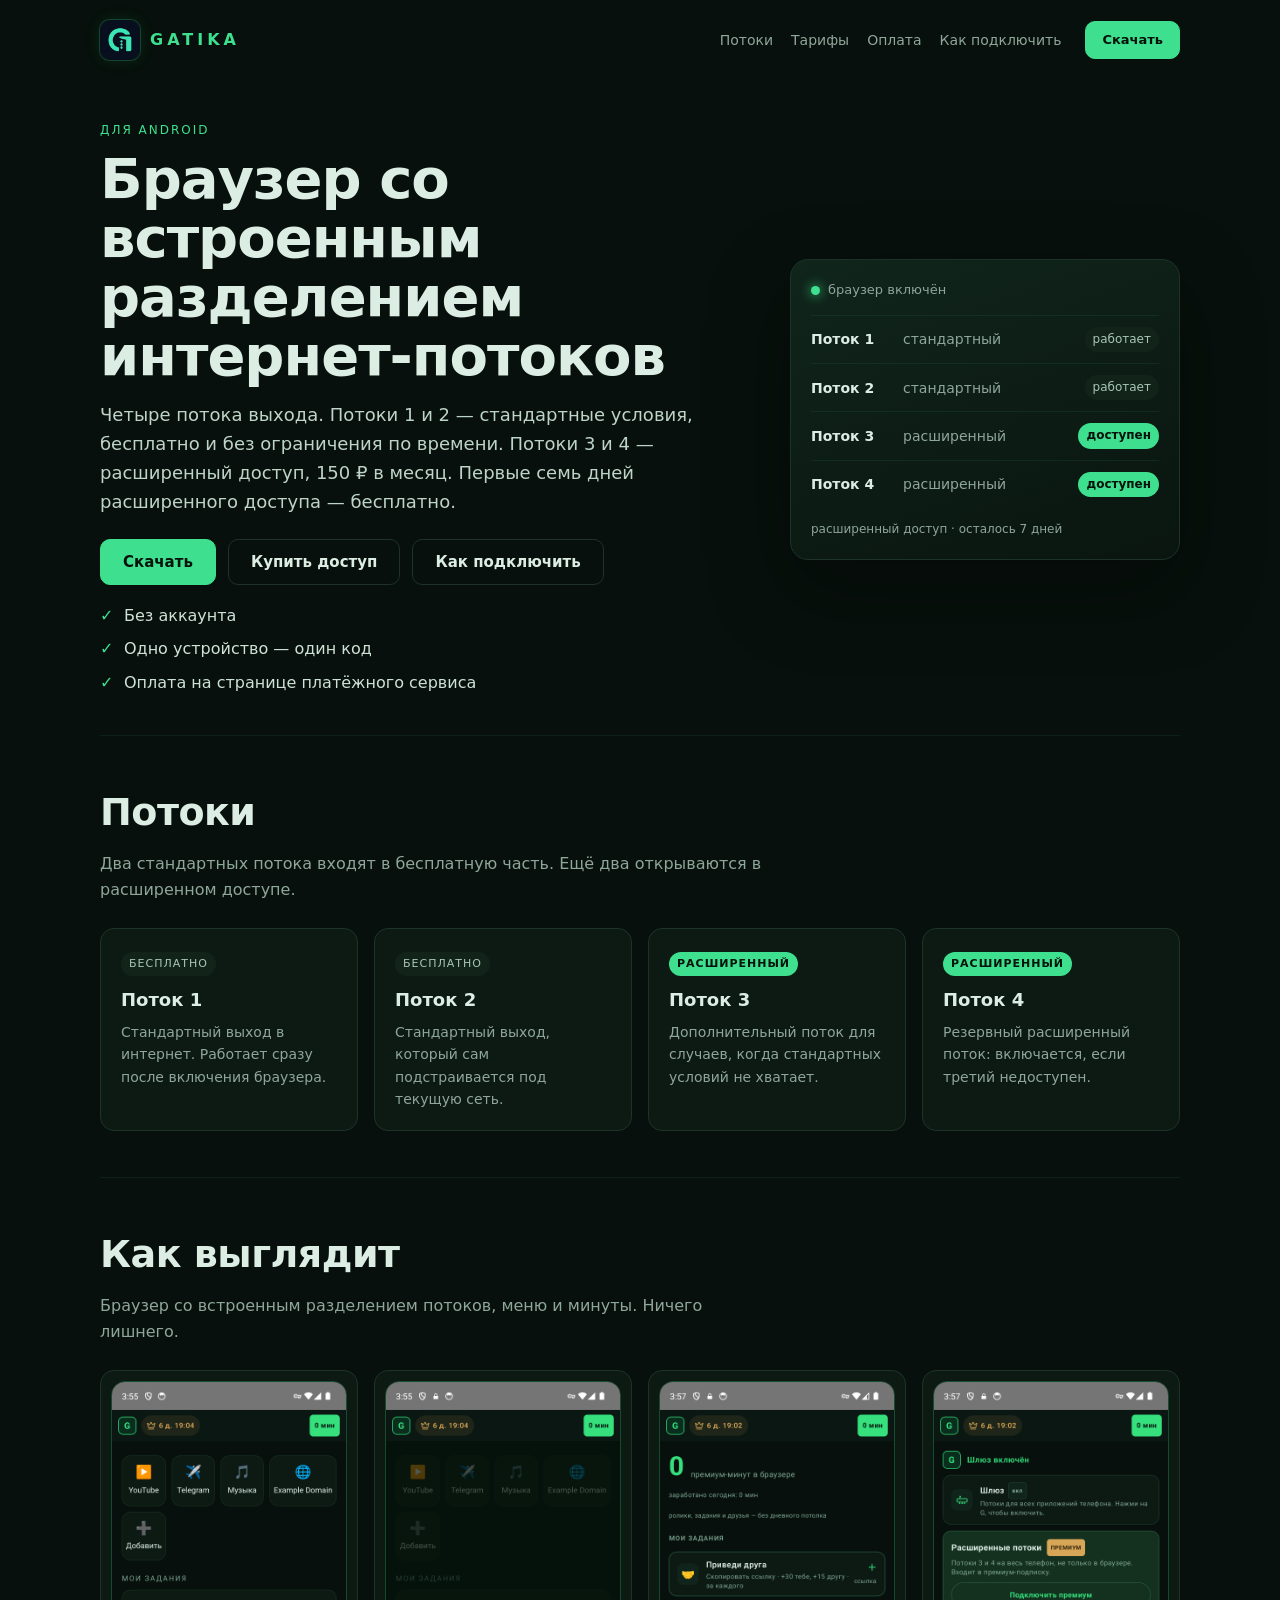
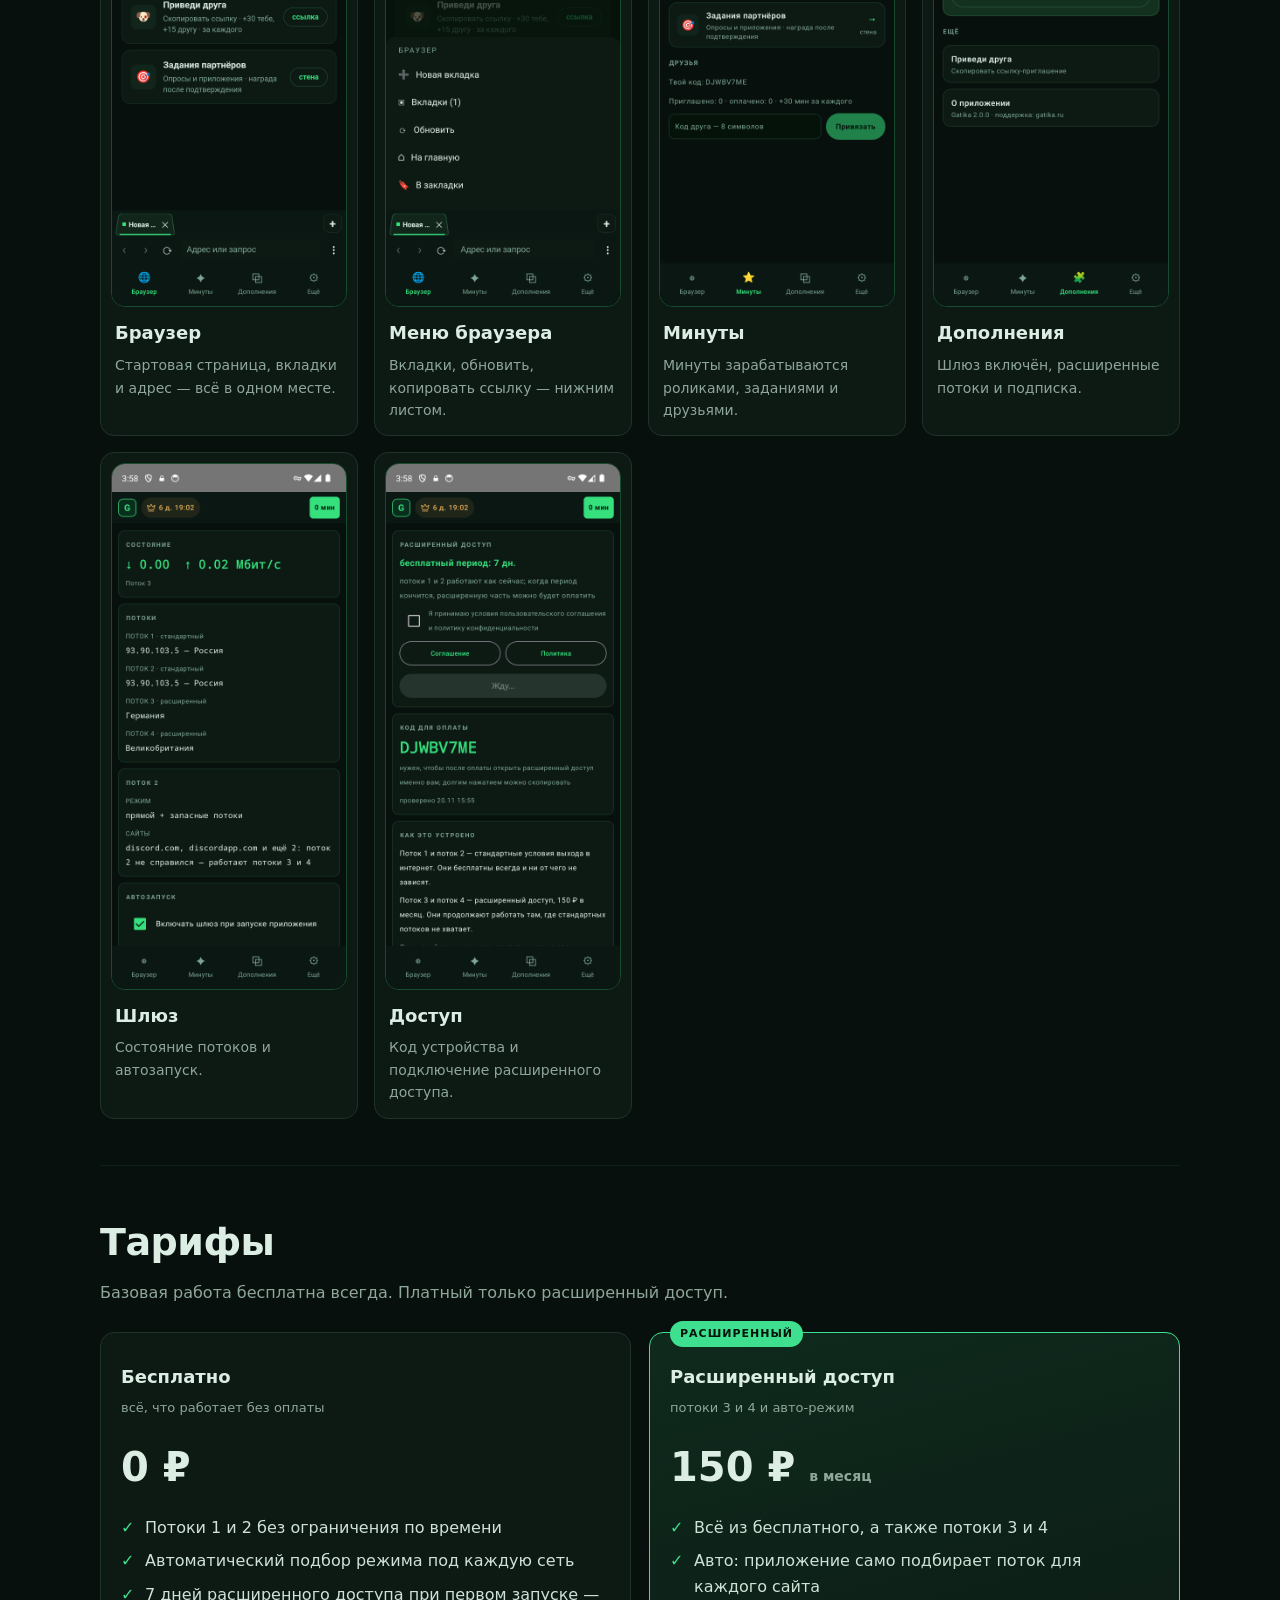
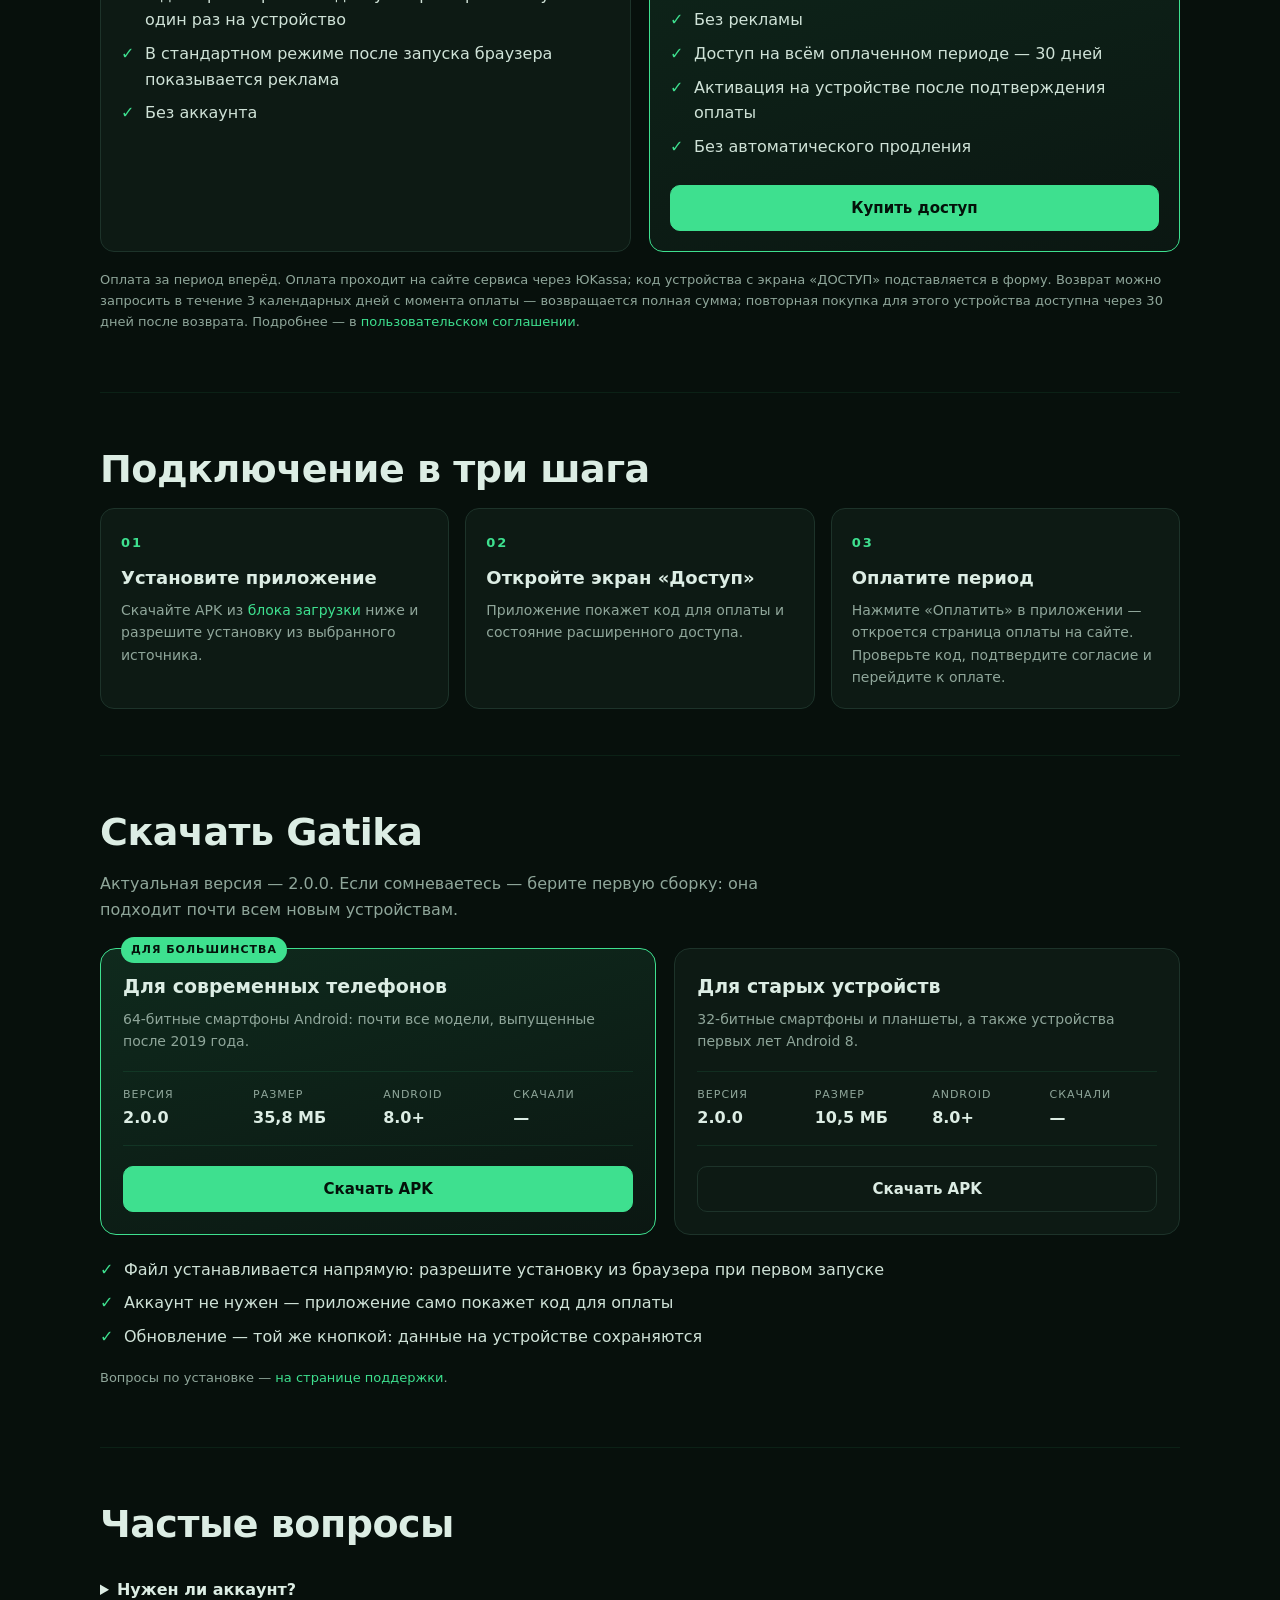
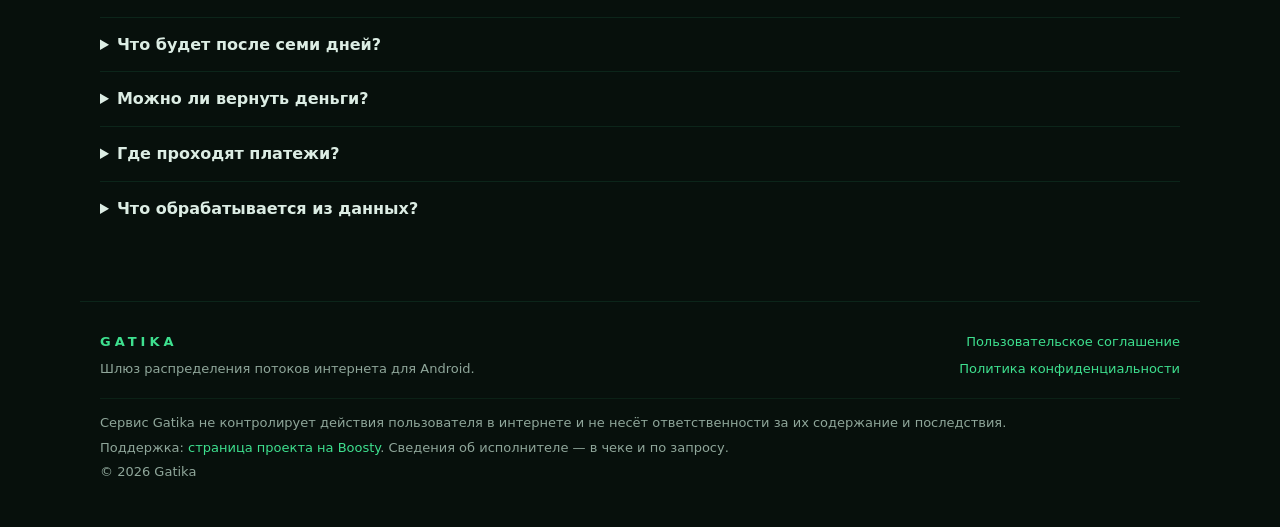
==== index.html @ 9fa84e43 "v2.0.0: версия и ссылки на релиз в блоке загрузки" ====
<!doctype html>
<html lang="ru">
<head>
<meta charset="utf-8">
<meta name="viewport" content="width=device-width, initial-scale=1">
<title>Gatika — браузер со встроенным разделением интернет-потоков</title>
<meta name="description" content="Gatika — браузер для Android со встроенным разделением интернет-потоков. Потоки 1 и 2 бесплатны всегда, потоки 3 и 4 — расширенный доступ 150 ₽ в месяц.">
<link rel="icon" type="image/png" href="assets/icon.png">
<link rel="apple-touch-icon" href="assets/icon.png">
<link rel="stylesheet" href="style.css">
</head>
<body>
<header class="top">
  <a class="brand" href="#top" aria-label="Gatika">
    <img class="brand-icon" src="assets/icon.png" alt="">
    <span>GATIKA</span>
  </a>
  <nav>
    <a href="#flows">Потоки</a>
    <a href="#plans">Тарифы</a>
    <a href="/pay.html">Оплата</a>
    <a href="#start">Как подключить</a>
  </nav>
  <a class="btn small" href="#download">Скачать</a>
</header>

<main id="top">
  <section class="hero">
    <div class="hero-text">
      <span class="eyebrow">для Android</span>
      <h1>Браузер со встроенным разделением интернет-потоков</h1>
      <p class="lead">Четыре потока выхода. Потоки 1 и 2 — стандартные условия, бесплатно и без ограничения по времени. Потоки 3 и 4 — расширенный доступ, 150 ₽ в месяц. Первые семь дней расширенного доступа — бесплатно.</p>
      <div class="actions">
        <a class="btn" href="#download">Скачать</a>
        <a class="btn ghost" href="/pay.html">Купить доступ</a>
        <a class="btn ghost" href="#start">Как подключить</a>
      </div>
      <ul class="checks">
        <li>Без аккаунта</li>
        <li>Одно устройство — один код</li>
        <li>Оплата на странице платёжного сервиса</li>
      </ul>
    </div>
    <div class="hero-card" aria-hidden="true">
      <div class="card-head">
        <span class="dot"></span>
        <span>браузер включён</span>
      </div>
      <div class="flow-row"><b>Поток 1</b><span>стандартный</span><i class="ok">работает</i></div>
      <div class="flow-row"><b>Поток 2</b><span>стандартный</span><i class="ok">работает</i></div>
      <div class="flow-row"><b>Поток 3</b><span>расширенный</span><i class="on">доступен</i></div>
      <div class="flow-row"><b>Поток 4</b><span>расширенный</span><i class="on">доступен</i></div>
      <div class="card-foot">расширенный доступ · осталось 7 дней</div>
    </div>
  </section>


  <!-- Приглашение друга (?ref=<код>). Код кладём в буфер обмена по нажатию:
       приложение при первом запуске читает его само и начисляет минуты обоим
       (docs/MONETIZATION.md §14). -->
  <section id="ref-invite" class="section" hidden>
    <div class="ref-card">
      <span class="badge">приглашение</span>
      <h2>Тебя пригласил друг</h2>
      <p class="sub">Установи Gatika по этой ссылке: тебе начислят <b>+15 минут</b> браузера,
        а другу <b>+30</b> — как только приложение выйдет на связь.</p>
      <p class="ref-code">Код приглашения: <code id="ref-code">—</code></p>
      <a class="btn block" id="ref-download" href="#download">Скопировать код и скачать</a>
      <p class="ref-note" id="ref-hint" hidden>Код скопирован. После установки просто открой
        Gatika — минуты начислятся сами, вводить ничего не нужно.</p>
      <p class="ref-note"><a id="ref-open" href="#" hidden>Приложение уже стоит? Открыть Gatika</a></p>
    </div>
  </section>

  <section id="flows" class="section">
    <h2>Потоки</h2>
    <p class="sub">Два стандартных потока входят в бесплатную часть. Ещё два открываются в расширенном доступе.</p>
    <div class="grid four">
      <article class="tile">
        <span class="tag free">бесплатно</span>
        <h3>Поток 1</h3>
        <p>Стандартный выход в интернет. Работает сразу после включения браузера.</p>
      </article>
      <article class="tile">
        <span class="tag free">бесплатно</span>
        <h3>Поток 2</h3>
        <p>Стандартный выход, который сам подстраивается под текущую сеть.</p>
      </article>
      <article class="tile">
        <span class="tag paid">расширенный</span>
        <h3>Поток 3</h3>
        <p>Дополнительный поток для случаев, когда стандартных условий не хватает.</p>
      </article>
      <article class="tile">
        <span class="tag paid">расширенный</span>
        <h3>Поток 4</h3>
        <p>Резервный расширенный поток: включается, если третий недоступен.</p>
      </article>
    </div>
  </section>

  <section id="looks" class="section">
    <h2>Как выглядит</h2>
    <p class="sub">Браузер со встроенным разделением потоков, меню и минуты. Ничего лишнего.</p>
    <div class="grid four">
      <article class="tile shot"><img src="assets/shots/browser.png" alt="Браузер Gatika — стартовая страница, вкладки и адрес" loading="lazy"><h3>Браузер</h3><p>Стартовая страница, вкладки и адрес — всё в одном месте.</p></article>
      <article class="tile shot"><img src="assets/shots/menu.png" alt="Меню браузера Gatika" loading="lazy"><h3>Меню браузера</h3><p>Вкладки, обновить, копировать ссылку — нижним листом.</p></article>
      <article class="tile shot"><img src="assets/shots/minutes.png" alt="Минуты Gatika" loading="lazy"><h3>Минуты</h3><p>Минуты зарабатываются роликами, заданиями и друзьями.</p></article>
      <article class="tile shot"><img src="assets/shots/addons.png" alt="Дополнения Gatika — потоки и расширенный доступ" loading="lazy"><h3>Дополнения</h3><p>Шлюз включён, расширенные потоки и подписка.</p></article>
      <article class="tile shot"><img src="assets/shots/gateway.png" alt="Шлюз Gatika — состояние потоков" loading="lazy"><h3>Шлюз</h3><p>Состояние потоков и автозапуск.</p></article>
      <article class="tile shot"><img src="assets/shots/access.png" alt="Доступ Gatika — код устройства для оплаты" loading="lazy"><h3>Доступ</h3><p>Код устройства и подключение расширенного доступа.</p></article>
    </div>
  </section>

  <section id="plans" class="section">
    <h2>Тарифы</h2>
    <p class="sub">Базовая работа бесплатна всегда. Платный только расширенный доступ.</p>
    <div class="plans">
      <article class="plan">
        <div class="plan-head">
          <h3>Бесплатно</h3>
          <p>всё, что работает без оплаты</p>
        </div>
        <div class="price">0 ₽</div>
        <ul class="checks">
          <li>Потоки 1 и 2 без ограничения по времени</li>
          <li>Автоматический подбор режима под каждую сеть</li>
          <li>7 дней расширенного доступа при первом запуске — один раз на устройство</li>
          <li>В стандартном режиме после запуска браузера показывается реклама</li>
          <li>Без аккаунта</li>
        </ul>
      </article>
      <article class="plan featured">
        <span class="badge">расширенный</span>
        <div class="plan-head">
          <h3>Расширенный доступ</h3>
          <p>потоки 3 и 4 и авто-режим</p>
        </div>
        <div class="price">150 ₽ <small>в месяц</small></div>
        <ul class="checks">
          <li>Всё из бесплатного, а также потоки 3 и 4</li>
          <li>Авто: приложение само подбирает поток для каждого сайта</li>
          <li>Без рекламы</li>
          <li>Доступ на всём оплаченном периоде — 30 дней</li>
          <li>Активация на устройстве после подтверждения оплаты</li>
          <li>Без автоматического продления</li>
        </ul>
        <a class="btn block" href="/pay.html">Купить доступ</a>
      </article>
    </div>
    <p class="fine">Оплата за период вперёд. Оплата проходит на сайте сервиса через ЮKassa; код устройства с экрана «ДОСТУП» подставляется в форму. Возврат можно запросить в течение 3 календарных дней с момента оплаты — возвращается полная сумма; повторная покупка для этого устройства доступна через 30 дней после возврата. Подробнее — в <a href="legal/terms.html">пользовательском соглашении</a>.</p>
  </section>

  <section id="start" class="section">
    <h2>Подключение в три шага</h2>
    <div class="grid three">
      <article class="step"><span>01</span><h3>Установите приложение</h3><p>Скачайте APK из <a href="#download">блока загрузки</a> ниже и разрешите установку из выбранного источника.</p></article>
      <article class="step"><span>02</span><h3>Откройте экран «Доступ»</h3><p>Приложение покажет код для оплаты и состояние расширенного доступа.</p></article>
      <article class="step"><span>03</span><h3>Оплатите период</h3><p>Нажмите «Оплатить» в приложении — откроется страница оплаты на сайте. Проверьте код, подтвердите согласие и перейдите к оплате.</p></article>
    </div>
  </section>

  <section id="download" class="section">
    <h2>Скачать Gatika</h2>
    <p class="sub">Актуальная версия — 2.0.0. Если сомневаетесь — берите первую сборку: она подходит почти всем новым устройствам.</p>
    <div class="dl-grid">
      <article class="dl-card featured">
        <span class="badge">для большинства</span>
        <h3>Для современных телефонов</h3>
        <p class="dl-desc">64-битные смартфоны Android: почти все модели, выпущенные после 2019 года.</p>
        <div class="dl-meta">
          <div><span>Версия</span><b>2.0.0</b></div>
          <div><span>Размер</span><b>35,8 МБ</b></div>
          <div><span>Android</span><b>8.0+</b></div>
          <div><span>Скачали</span><b data-count="arm64">—</b></div>
        </div>
        <a class="btn block" data-arch="arm64" href="https://github.com/LeksLuter/Gatika/releases/download/v2.0.0/gatika-2.0.0-arm64.apk">Скачать APK</a>
      </article>
      <article class="dl-card">
        <h3>Для старых устройств</h3>
        <p class="dl-desc">32-битные смартфоны и планшеты, а также устройства первых лет Android&nbsp;8.</p>
        <div class="dl-meta">
          <div><span>Версия</span><b>2.0.0</b></div>
          <div><span>Размер</span><b>10,5 МБ</b></div>
          <div><span>Android</span><b>8.0+</b></div>
          <div><span>Скачали</span><b data-count="armv7">—</b></div>
        </div>
        <a class="btn ghost block" data-arch="armv7" href="https://github.com/LeksLuter/Gatika/releases/download/v2.0.0/gatika-2.0.0-armv7.apk">Скачать APK</a>
      </article>
    </div>
    <ul class="checks dl-facts">
      <li>Файл устанавливается напрямую: разрешите установку из браузера при первом запуске</li>
      <li>Аккаунт не нужен — приложение само покажет код для оплаты</li>
      <li>Обновление — той же кнопкой: данные на устройстве сохраняются</li>
    </ul>
    <p class="fine">Вопросы по установке — <a href="https://boosty.to/knopka_web3">на странице поддержки</a>.</p>
  </section>

  <section class="section faq">
    <h2>Частые вопросы</h2>
    <details><summary>Нужен ли аккаунт?</summary><p>Нет. Доступ привязан к устройству и его коду, который показывает приложение.</p></details>
    <details><summary>Что будет после семи дней?</summary><p>Потоки 3 и 4 и авто-режим отключатся, потоки 1 и 2 продолжат работать бесплатно. Продлить расширенный доступ можно кнопкой оплаты на экране «Доступ».</p></details>
    <details><summary>Можно ли вернуть деньги?</summary><p>Да, запрос принимается в течение 3 календарных дней с момента оплаты и возвращается полная сумма. Повторная покупка для этого устройства будет доступна через 30 дней после возврата.</p></details>
    <details><summary>Где проходят платежи?</summary><p>На сайте сервиса, на стороне платёжного сервиса ЮKassa. Приложение и сайт не получают и не хранят данные банковских карт.</p></details>
    <details><summary>Что обрабатывается из данных?</summary><p>Код устройства (необратимый хеш), версия приложения и сведения о платеже. История посещённых сайтов не сохраняется. Подробнее — в <a href="legal/privacy.html">политике конфиденциальности</a>.</p></details>
  </section>
</main>

<footer>
  <div class="foot-brand">
    <span>GATIKA</span>
    <p>Шлюз распределения потоков интернета для Android.</p>
  </div>
  <div class="foot-links">
    <a href="legal/terms.html">Пользовательское соглашение</a>
    <a href="legal/privacy.html">Политика конфиденциальности</a>
  </div>
  <div class="foot-legal">
    <p>Сервис Gatika не контролирует действия пользователя в интернете и не несёт ответственности за их содержание и последствия.</p>
    <p>Поддержка: <a href="https://boosty.to/knopka_web3">страница проекта на Boosty</a>. Сведения об исполнителе — в чеке и по запросу.</p>
    <p>© 2026 Gatika</p>
  </div>
</footer>
<script>
(function () {
  // Основной хост гейта и резерв на Cloudflare. Из домашней сети основной
  // может не открыться (nat loopback), поэтому счёт показываем с того, кто
  // ответил первым, а клик отмечаем на обоих.
  var HOSTS = ['https://api.gatika.ru:8443', 'https://gatika-access.goldklonleks.workers.dev'];
  var counts = { arm64: 0, armv7: 0 };

  function setCount(arch, n) {
    var el = document.querySelector('[data-count="' + arch + '"]');
    if (el) el.textContent = n.toLocaleString('ru-RU') + ' раз';
  }

  function load(i) {
    if (i >= HOSTS.length) return;
    fetch(HOSTS[i] + '/v1/downloads', { cache: 'no-store' })
      .then(function (r) { return r.ok ? r.json() : null; })
      .then(function (d) {
        if (!d || typeof d.arm64 !== 'number' || typeof d.armv7 !== 'number') throw new Error('empty');
        counts.arm64 = d.arm64;
        counts.armv7 = d.armv7;
        setCount('arm64', d.arm64);
        setCount('armv7', d.armv7);
      })
      .catch(function () { load(i + 1); });
  }

  load(0);

  Array.prototype.forEach.call(document.querySelectorAll('#download [data-arch]'), function (a) {
    a.addEventListener('click', function () {
      var arch = a.getAttribute('data-arch');
      var body = JSON.stringify({ arch: arch });
      HOSTS.forEach(function (host) {
        if (navigator.sendBeacon) navigator.sendBeacon(host + '/v1/downloads', body);
        else fetch(host + '/v1/downloads', { method: 'POST', body: body, keepalive: true, mode: 'no-cors' }).catch(function () {});
      });
      if (counts[arch]) setCount(arch, ++counts[arch]);
    });
  });
})();

  // Приглашение: `?ref=<код>` на лендинге. Код запоминаем, чтобы он не потерялся
  // при переходах по странице, и кладём в буфер по кнопке — приложение прочитает
  // его при первом запуске (§14).
  (function () {
    var REF_KEY = 'gatika_ref';
    // Код друга в ссылке — короткий (`897238GJ`, как на экране «ДОСТУП»);
    // старые ссылки с полным uid (64 hex) тоже продолжаем понимать.
    var CODE = /^([0-9a-f]{64}|[0-9A-Za-z]{8})$/;
    var SESSION_KEY = 'gatika_ref_session';
    var m = /[?&]ref=([0-9a-fA-F]{64}|[0-9A-Za-z]{8})/.exec(location.search);
    var code = m ? m[1].toLowerCase() : null;
    if (code) {
      // Код запоминаем надолго (пригодится кнопке на других страницах), а
      // показ блока — только на эту сессию: иначе «Тебя пригласил друг» висело
      // бы у человека при каждом обычном заходе на сайт.
      try { localStorage.setItem(REF_KEY, code); sessionStorage.setItem(SESSION_KEY, code); } catch (e) {}
    } else {
      try { code = sessionStorage.getItem(SESSION_KEY) || localStorage.getItem(REF_KEY); } catch (e) {}
    }
    if (!code || !CODE.test(code)) return;
    try { if (!sessionStorage.getItem(SESSION_KEY)) return; } catch (e) {}

    var box = document.getElementById('ref-invite');
    if (!box) return;
    box.hidden = false;
    // Короткий код показываем целиком: его диктуют голосом. Длинный — сокращаем.
    document.getElementById('ref-code').textContent =
      code.length === 8 ? code.toUpperCase() : code.slice(0, 8) + '…' + code.slice(-4);

    var open = document.getElementById('ref-open');
    open.href = 'gatika://ref/' + code;
    open.hidden = false;

    document.getElementById('ref-download').addEventListener('click', function () {
      var link = 'https://gatika.ru/?ref=' + code;
      var hint = document.getElementById('ref-hint');
      var done = function () { if (hint) hint.hidden = false; };
      if (navigator.clipboard && navigator.clipboard.writeText) {
        navigator.clipboard.writeText(link).then(done, done);
      } else {
        var area = document.createElement('textarea');
        area.value = link;
        document.body.appendChild(area);
        area.select();
        try { document.execCommand('copy'); } catch (e) {}
        document.body.removeChild(area);
        done();
      }
    });
  })();
</script>
</body>
</html>
---- style.css ----
:root {
  color-scheme: dark;
  --bg: #07100c;
  --bg-2: #0b1712;
  --panel: #0d1a14;
  --line: #1d332a;
  --text: #dcede4;
  --dim: #8fa69a;
  --accent: #3ee08f;
  --accent-2: #1d7a4e;
  --radius: 18px;
}

* { box-sizing: border-box; }

html { scroll-behavior: smooth; }

body {
  margin: 0;
  background: radial-gradient(1000px 600px at 80% -10%, #0f2a1d 0%, var(--bg) 55%);
  color: var(--text);
  font: 16px/1.6 -apple-system, BlinkMacSystemFont, "Segoe UI", Roboto, system-ui, sans-serif;
}

a { color: var(--accent); text-decoration: none; }
a:hover { text-decoration: underline; }

.top {
  display: flex;
  align-items: center;
  gap: 24px;
  max-width: 1120px;
  margin: 0 auto;
  padding: 20px 20px 8px;
}

.brand {
  display: inline-flex;
  align-items: center;
  gap: 10px;
  color: var(--accent);
  font-weight: 800;
  letter-spacing: 4px;
}

.brand-icon {
  width: 40px;
  height: 40px;
  border-radius: 10px;
  display: block;
  box-shadow: 0 0 0 1px rgba(62, 224, 143, 0.22), 0 0 16px rgba(62, 224, 143, 0.12);
}

.top nav {
  display: flex;
  gap: 18px;
  margin-left: auto;
  font-size: 14px;
}

.top nav a { color: var(--dim); }
.top nav a:hover { color: var(--text); }

.btn {
  display: inline-flex;
  align-items: center;
  justify-content: center;
  min-height: 46px;
  padding: 0 22px;
  border-radius: 10px;
  background: var(--accent);
  color: #04120a;
  font-weight: 700;
  font-size: 15px;
  border: 1px solid var(--accent);
}

.btn:hover { text-decoration: none; filter: brightness(1.05); }
.btn.ghost { background: transparent; color: var(--text); border-color: var(--line); }
.btn.small { min-height: 38px; padding: 0 16px; font-size: 13px; }
.btn.block { width: 100%; margin-top: 18px; }

main { max-width: 1120px; margin: 0 auto; padding: 0 20px; }

.hero {
  display: grid;
  grid-template-columns: 1.25fr 0.75fr;
  gap: 40px;
  align-items: center;
  padding: 48px 0 32px;
}

.eyebrow {
  display: inline-block;
  color: var(--accent);
  font-size: 12px;
  letter-spacing: 2px;
  text-transform: uppercase;
  margin-bottom: 10px;
}

h1 {
  margin: 0 0 16px;
  font-size: clamp(34px, 5vw, 56px);
  line-height: 1.05;
  letter-spacing: -1px;
}

.lead { color: #bfd4c8; font-size: 18px; max-width: 640px; margin: 0 0 22px; }

.actions { display: flex; flex-wrap: wrap; gap: 12px; margin-bottom: 18px; }

.checks { list-style: none; margin: 0; padding: 0; }
.checks li { position: relative; padding-left: 24px; margin-bottom: 8px; color: #cfe2d7; }
.checks li::before { content: "✓"; position: absolute; left: 0; color: var(--accent); font-weight: 700; }

.hero-card {
  background: linear-gradient(160deg, #10251b, #0a1510);
  border: 1px solid var(--line);
  border-radius: 18px;
  padding: 20px;
  box-shadow: 0 30px 80px rgba(0, 0, 0, 0.35);
}

.card-head { display: flex; align-items: center; gap: 8px; color: var(--dim); font-size: 13px; margin-bottom: 14px; }
.dot { width: 9px; height: 9px; border-radius: 50%; background: var(--accent); box-shadow: 0 0 12px var(--accent); }

.flow-row {
  display: grid;
  grid-template-columns: 82px 1fr auto;
  align-items: center;
  gap: 10px;
  padding: 11px 0;
  border-top: 1px solid rgba(62, 224, 143, 0.08);
  font-size: 14px;
}
.flow-row span { color: var(--dim); }
.flow-row i { font-style: normal; font-size: 12px; padding: 3px 8px; border-radius: 999px; }
.flow-row i.ok { color: #a9c6b6; background: #12241a; }
.flow-row i.on { color: #04120a; background: var(--accent); font-weight: 700; }
.card-foot { margin-top: 12px; color: var(--dim); font-size: 12px; }

.section { padding: 46px 0; border-top: 1px solid rgba(62, 224, 143, 0.08); }
.section h2 { margin: 0 0 8px; font-size: clamp(26px, 3.4vw, 38px); letter-spacing: -0.5px; }
.sub { color: var(--dim); margin: 0 0 26px; max-width: 680px; }

.grid { display: grid; gap: 16px; }
.grid.four { grid-template-columns: repeat(4, 1fr); }
.grid.three { grid-template-columns: repeat(3, 1fr); }

.tile, .step, .plan {
  background: var(--panel);
  border: 1px solid var(--line);
  border-radius: 14px;
  padding: 20px;
}

.tile h3, .step h3, .plan h3 { margin: 10px 0 6px; font-size: 18px; }
.tile p, .step p, .plan p { margin: 0; color: var(--dim); font-size: 14px; }

.tag { display: inline-block; font-size: 11px; letter-spacing: 1px; text-transform: uppercase; padding: 3px 8px; border-radius: 999px; }
.tag.free { color: #a9c6b6; background: #12241a; }
.tag.paid { color: #04120a; background: var(--accent); font-weight: 700; }

.step span { color: var(--accent); font-weight: 800; font-size: 13px; letter-spacing: 2px; }

.plans { display: grid; grid-template-columns: 1fr 1fr; gap: 18px; align-items: stretch; }
.plan { display: flex; flex-direction: column; }
.plan.featured { border-color: var(--accent); background: linear-gradient(165deg, #0f2a1d, #0b1712); position: relative; }
.badge { position: absolute; top: -12px; left: 20px; background: var(--accent); color: #04120a; font-size: 11px; font-weight: 800; letter-spacing: 1px; text-transform: uppercase; padding: 4px 10px; border-radius: 999px; }
.plan-head p { color: var(--dim); font-size: 13px; margin: 0; }
.price { font-size: 40px; font-weight: 800; margin: 16px 0 6px; }
.price small { font-size: 14px; font-weight: 600; color: var(--dim); }
.plan .checks { margin-top: 10px; }

.fine { color: var(--dim); font-size: 13px; margin-top: 18px; }

.checkout {
  display: grid;
  grid-template-columns: 1.1fr 0.9fr;
  gap: 18px;
  align-items: start;
  margin-top: 18px;
}

.field { display: flex; flex-direction: column; gap: 7px; margin: 4px 0 16px; }
.field label { color: var(--text); font-size: 13px; font-weight: 700; letter-spacing: 1px; text-transform: uppercase; }
.field input {
  width: 100%;
  min-height: 48px;
  padding: 0 14px;
  border-radius: 10px;
  border: 1px solid var(--line);
  background: #07130d;
  color: var(--text);
  font: 700 20px/1 ui-monospace, SFMono-Regular, Menlo, Consolas, monospace;
  letter-spacing: 4px;
  text-transform: uppercase;
}
.field input:focus { outline: 2px solid var(--accent); outline-offset: 1px; }
.hint { color: var(--dim); font-size: 12px; margin: 0; }
.consent { display: flex; gap: 10px; align-items: flex-start; color: var(--dim); font-size: 13px; margin: 6px 0 12px; }
.consent input { margin: 3px 0 0; accent-color: var(--accent); }
.error { color: #e0555f; font-size: 13px; min-height: 18px; margin: 6px 0; }

@media (max-width: 900px) {
  .checkout { grid-template-columns: 1fr; }
}

.dl-grid { display: grid; grid-template-columns: 1.1fr 1fr; gap: 18px; }

.dl-card {
  position: relative;
  display: flex;
  flex-direction: column;
  background: var(--panel);
  border: 1px solid var(--line);
  border-radius: 16px;
  padding: 22px;
}

.dl-card.featured { border-color: var(--accent); background: linear-gradient(165deg, #0f2a1d, #0b1712); }
.dl-card h3 { margin: 0 0 6px; font-size: 19px; }
.dl-desc { color: var(--dim); font-size: 14px; margin: 0 0 18px; }

.dl-meta {
  display: grid;
  grid-template-columns: repeat(4, 1fr);
  gap: 10px;
  padding: 14px 0;
  border-top: 1px solid rgba(62, 224, 143, 0.1);
  border-bottom: 1px solid rgba(62, 224, 143, 0.1);
  margin-bottom: 20px;
}
.dl-meta div { display: flex; flex-direction: column; gap: 2px; min-width: 0; }
.dl-meta span { color: var(--dim); font-size: 11px; letter-spacing: 1px; text-transform: uppercase; white-space: nowrap; }
.dl-meta b { font-size: 16px; white-space: nowrap; }

.dl-card .btn.block { margin-top: auto; }
.dl-facts { margin-top: 22px; }

.faq details { border-top: 1px solid rgba(62, 224, 143, 0.1); padding: 14px 0; }
.faq details:first-of-type { border-top: 0; }
.faq summary { cursor: pointer; font-weight: 600; }
.faq details p { color: var(--dim); margin: 10px 0 0; font-size: 14px; }

footer {
  max-width: 1120px;
  margin: 20px auto 0;
  padding: 30px 20px 40px;
  border-top: 1px solid rgba(62, 224, 143, 0.1);
  display: grid;
  grid-template-columns: 1fr auto;
  gap: 18px;
  color: var(--dim);
  font-size: 13px;
}
.foot-brand span { color: var(--accent); font-weight: 800; letter-spacing: 4px; }
.foot-brand p { margin: 6px 0 0; }
.foot-links { display: flex; flex-direction: column; gap: 6px; text-align: right; }
.foot-legal { grid-column: 1 / -1; border-top: 1px solid rgba(62, 224, 143, 0.08); padding-top: 14px; }
.foot-legal p { margin: 0 0 4px; }

@media (max-width: 900px) {
  .hero { grid-template-columns: 1fr; padding-top: 28px; }
  .grid.four { grid-template-columns: 1fr 1fr; }
  .grid.three { grid-template-columns: 1fr; }
  .plans { grid-template-columns: 1fr; }
  .dl-grid { grid-template-columns: 1fr; }
  .top { flex-wrap: wrap; }
  .top nav { order: 3; width: 100%; margin-left: 0; }
  footer { grid-template-columns: 1fr; }
  .foot-links { text-align: left; }
}

@media (max-width: 560px) {
  .grid.four { grid-template-columns: 1fr; }
  .flow-row { grid-template-columns: 74px 1fr auto; }
  .dl-meta { grid-template-columns: 1fr 1fr; row-gap: 12px; }
}

/* Блок приглашения (?ref=…): карточка на всю ширину, акцентная рамка —
   человек пришёл по чужой ссылке, это должно быть видно сразу. */
.ref-card {
  position: relative;
  padding: 30px 26px 26px;
  border: 1px solid rgba(62, 224, 143, 0.45);
  border-radius: var(--radius);
  background: linear-gradient(165deg, #0f2a1d, #0b1712);
}
.ref-card h2 { margin: 0 0 8px; font-size: clamp(24px, 3vw, 34px); letter-spacing: -0.4px; }
.ref-card .sub { margin: 0 0 14px; color: var(--dim); max-width: 640px; }
.ref-card .sub b { color: var(--accent); }
.ref-code { margin: 0; color: var(--dim); font-size: 14px; }
.ref-code code {
  color: var(--text);
  background: rgba(62, 224, 143, 0.1);
  border: 1px solid var(--line);
  border-radius: 8px;
  padding: 2px 8px;
  font-size: 13px;
}
.ref-note { margin: 10px 0 0; color: var(--dim); font-size: 13px; }
.ref-card .btn.block { max-width: 420px; }
/* Скриншоты приложения: вертикальные карточки одинаковой высоты. */
.tile.shot { padding: 10px; }
.tile.shot img {
  display: block;
  width: 100%;
  aspect-ratio: 1080 / 2408;
  object-fit: cover;
  object-position: top;
  border-radius: 14px;
  border: 1px solid rgba(53, 224, 125, 0.25);
}
.tile.shot h3 { margin: 12px 4px 6px; }
.tile.shot p { margin: 0 4px 4px; }
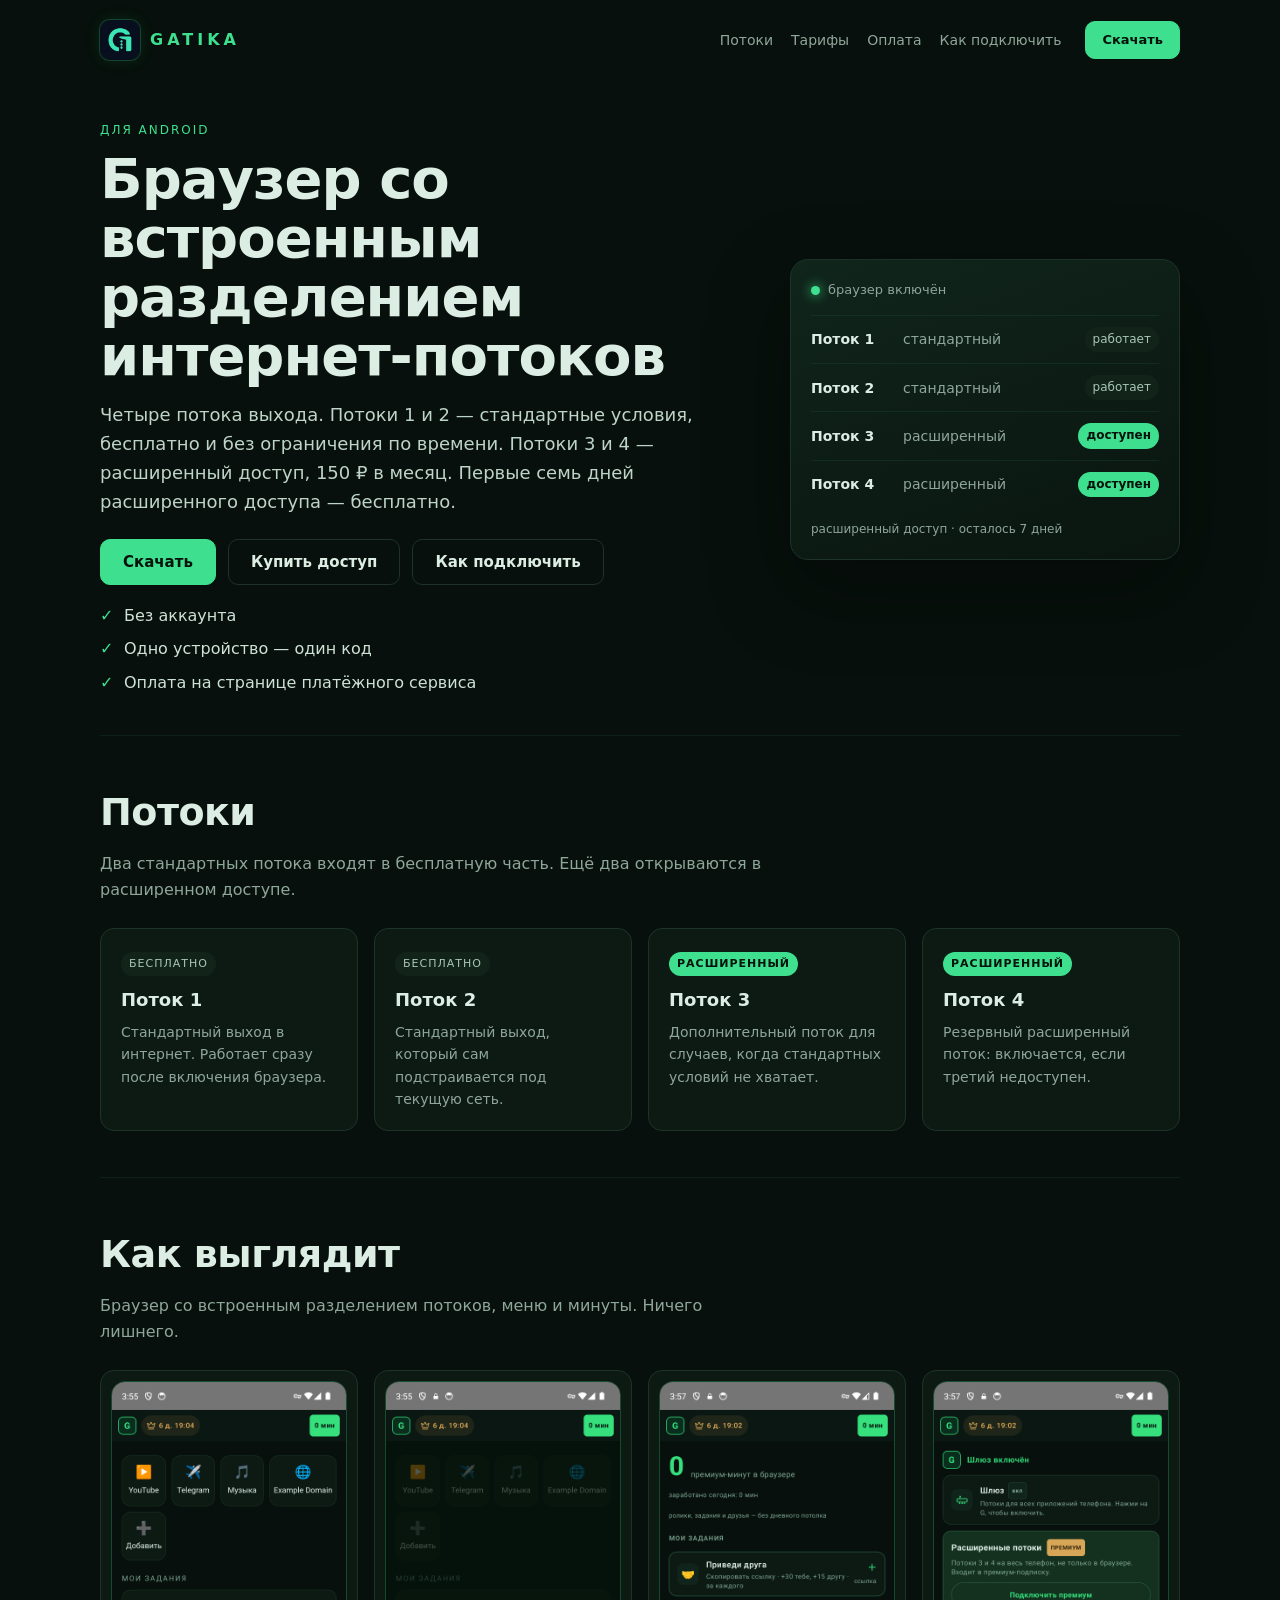
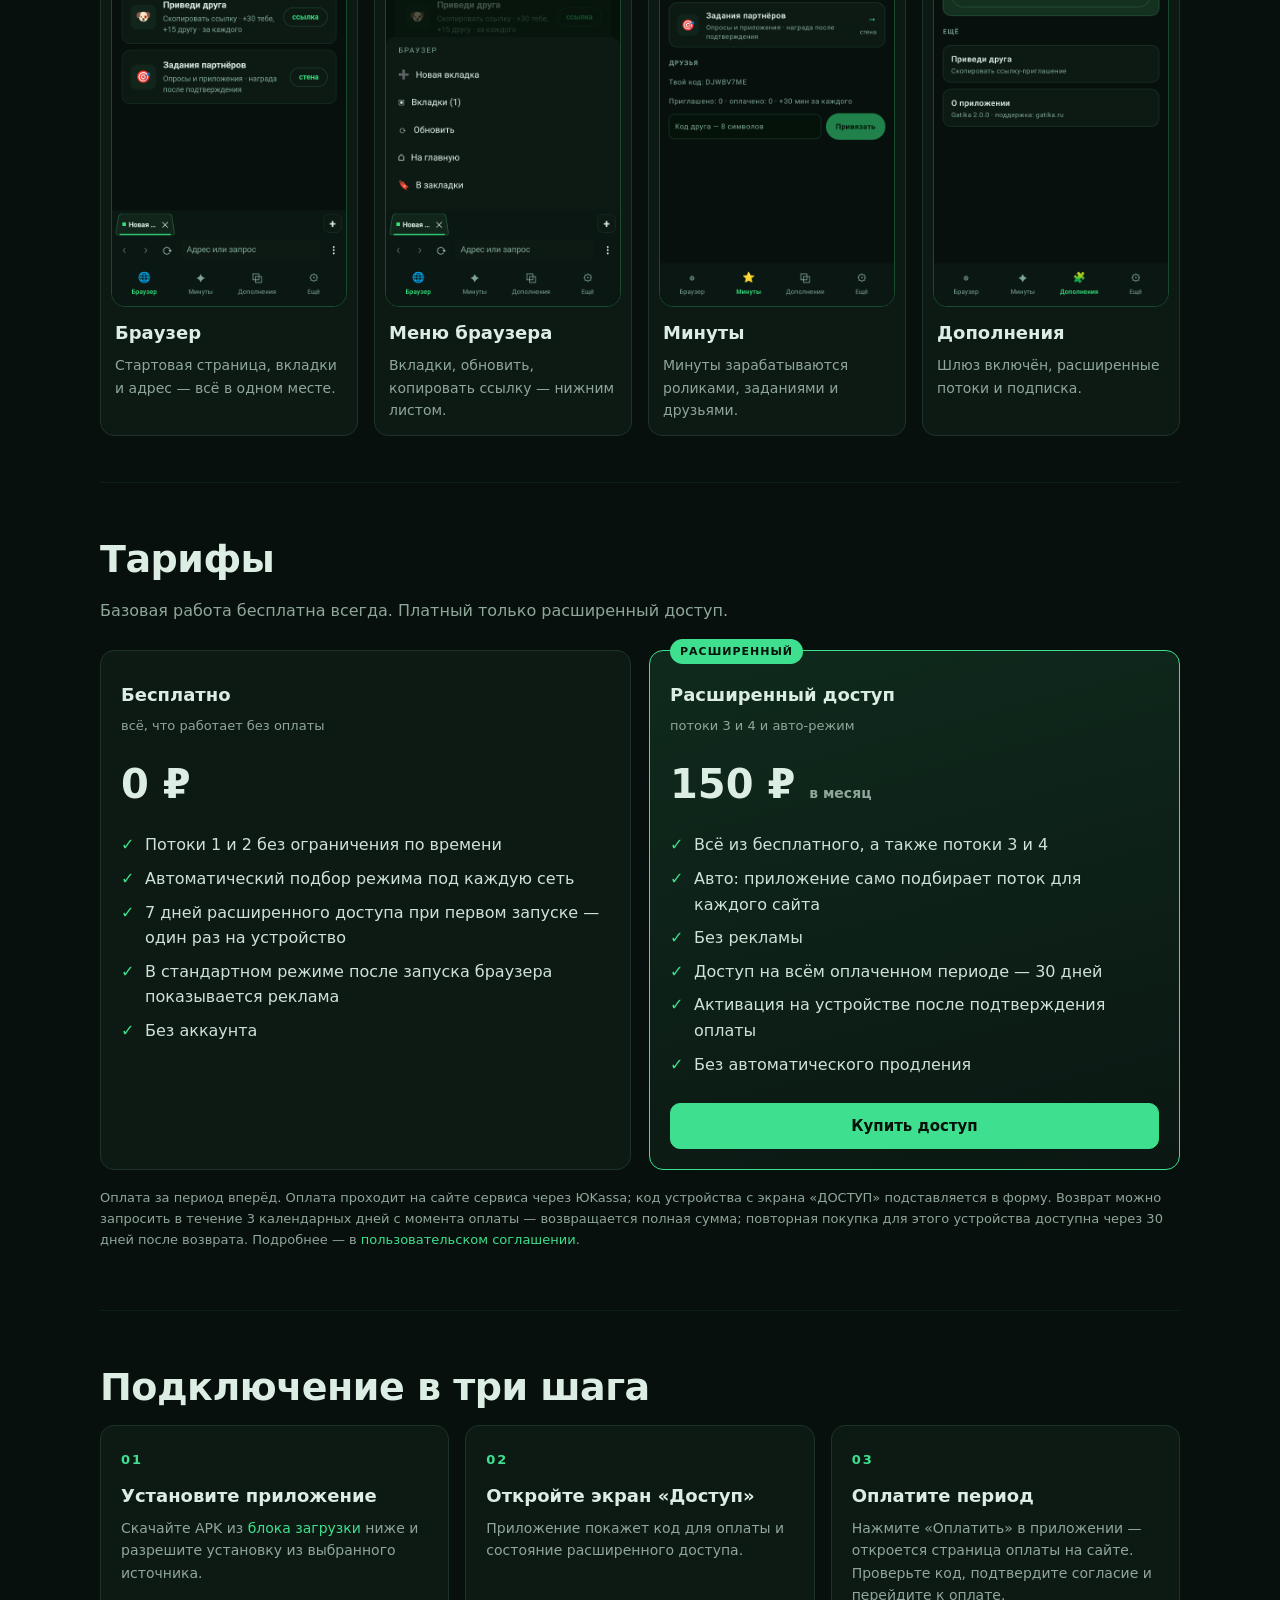
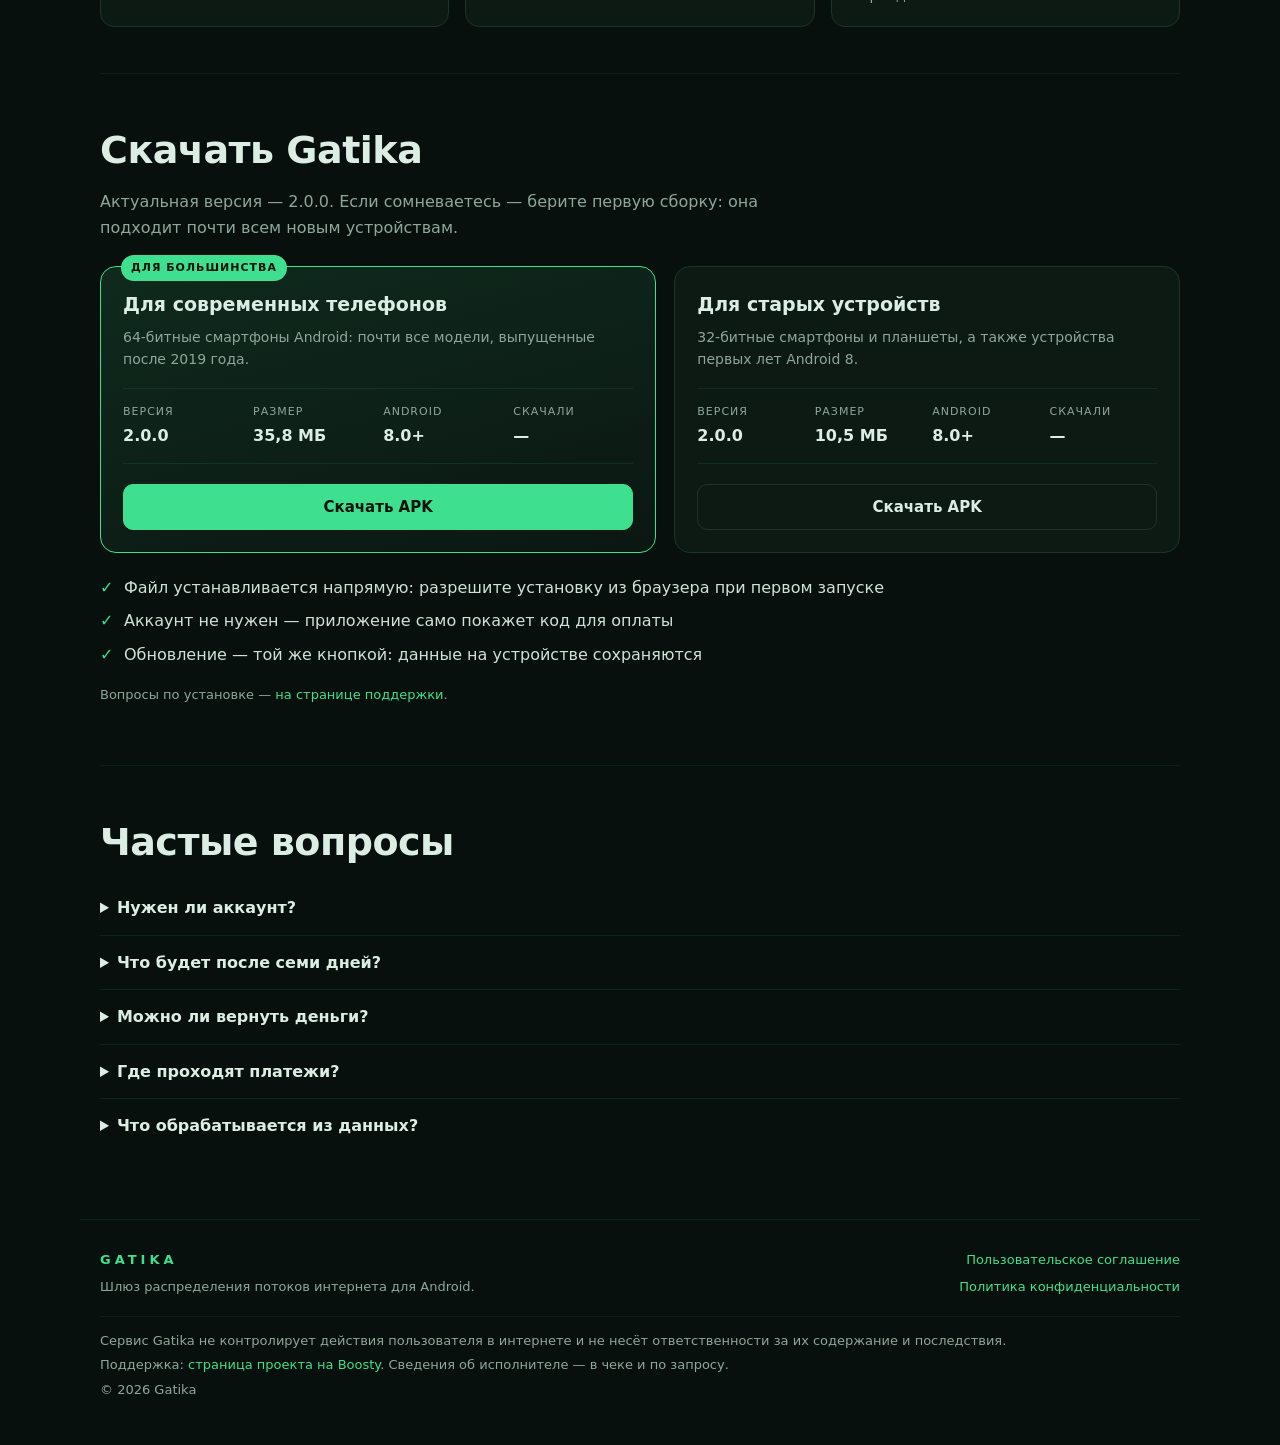
==== commit 743346b8: "убраны скриншоты шлюза и доступа" ====
--- a/index.html
+++ b/index.html
@@ -107,8 +107,6 @@
       <article class="tile shot"><img src="assets/shots/menu.png" alt="Меню браузера Gatika" loading="lazy"><h3>Меню браузера</h3><p>Вкладки, обновить, копировать ссылку — нижним листом.</p></article>
       <article class="tile shot"><img src="assets/shots/minutes.png" alt="Минуты Gatika" loading="lazy"><h3>Минуты</h3><p>Минуты зарабатываются роликами, заданиями и друзьями.</p></article>
       <article class="tile shot"><img src="assets/shots/addons.png" alt="Дополнения Gatika — потоки и расширенный доступ" loading="lazy"><h3>Дополнения</h3><p>Шлюз включён, расширенные потоки и подписка.</p></article>
-      <article class="tile shot"><img src="assets/shots/gateway.png" alt="Шлюз Gatika — состояние потоков" loading="lazy"><h3>Шлюз</h3><p>Состояние потоков и автозапуск.</p></article>
-      <article class="tile shot"><img src="assets/shots/access.png" alt="Доступ Gatika — код устройства для оплаты" loading="lazy"><h3>Доступ</h3><p>Код устройства и подключение расширенного доступа.</p></article>
     </div>
   </section>
 
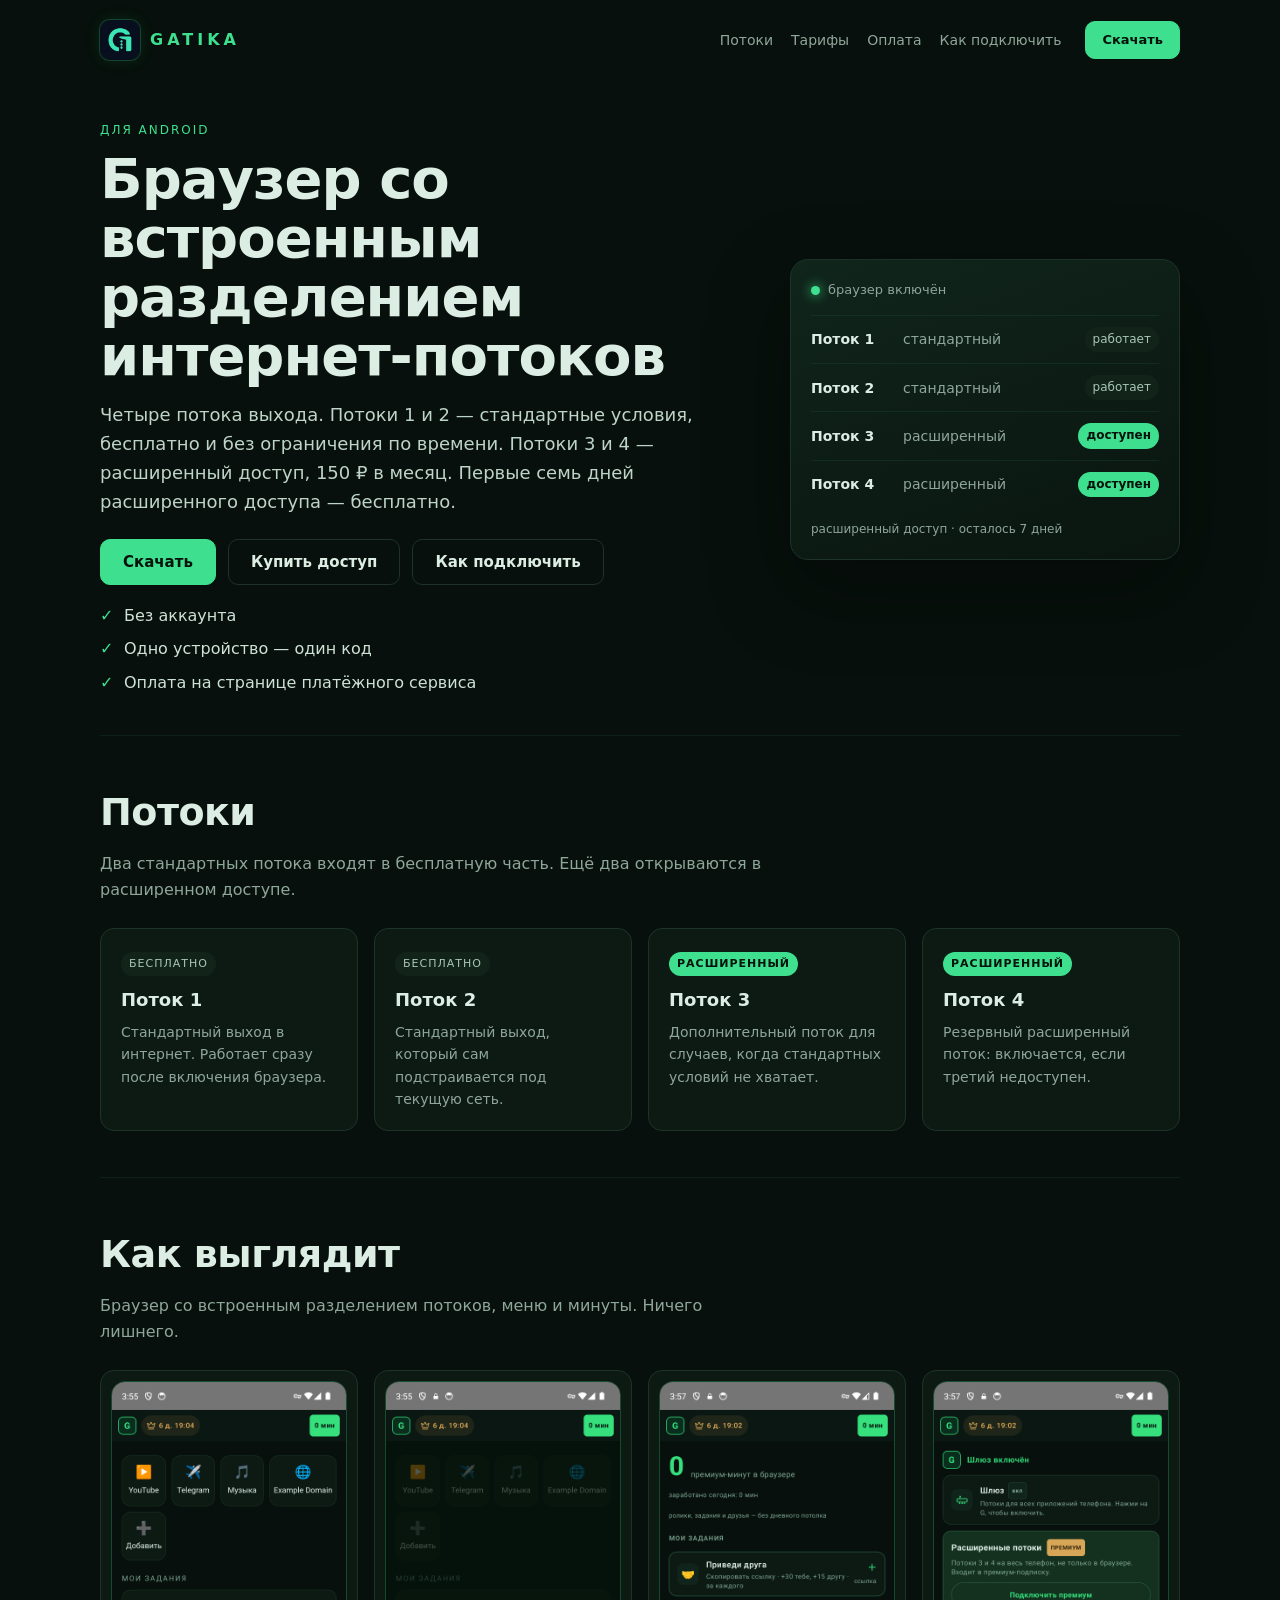
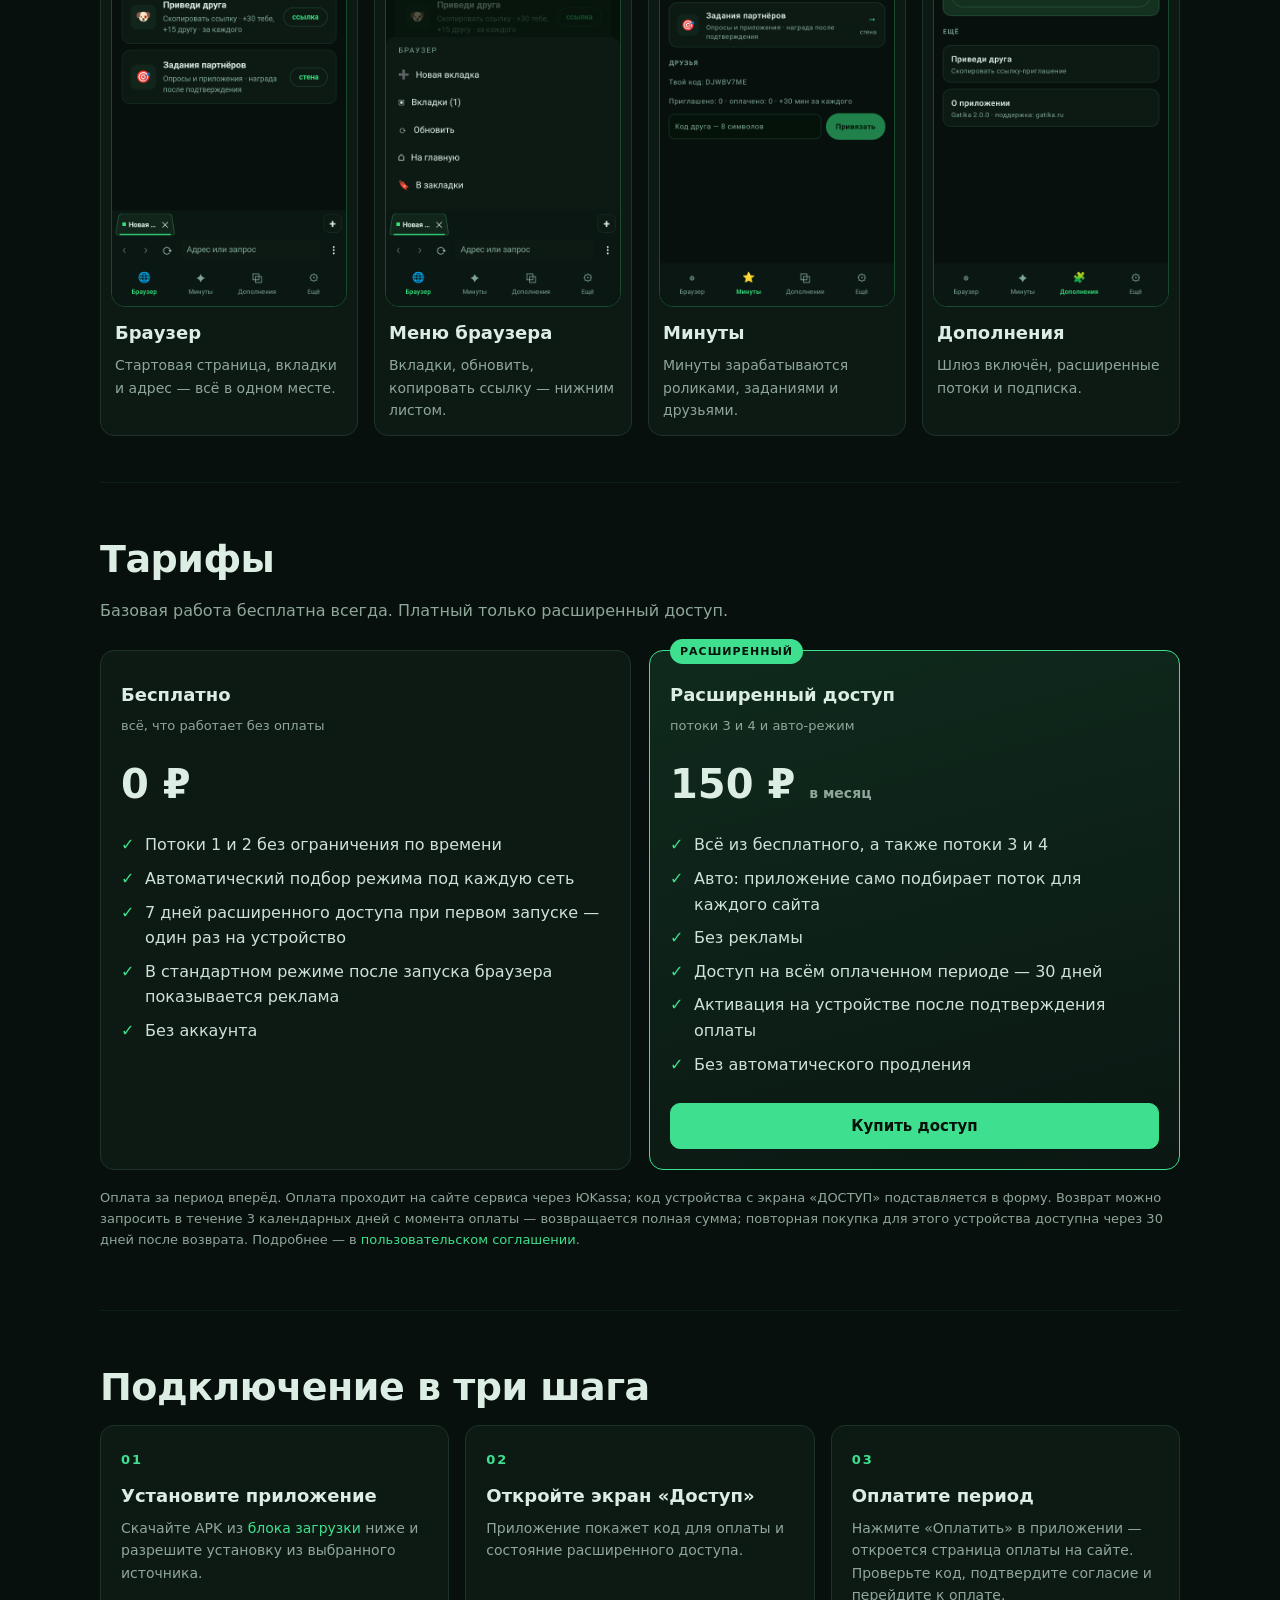
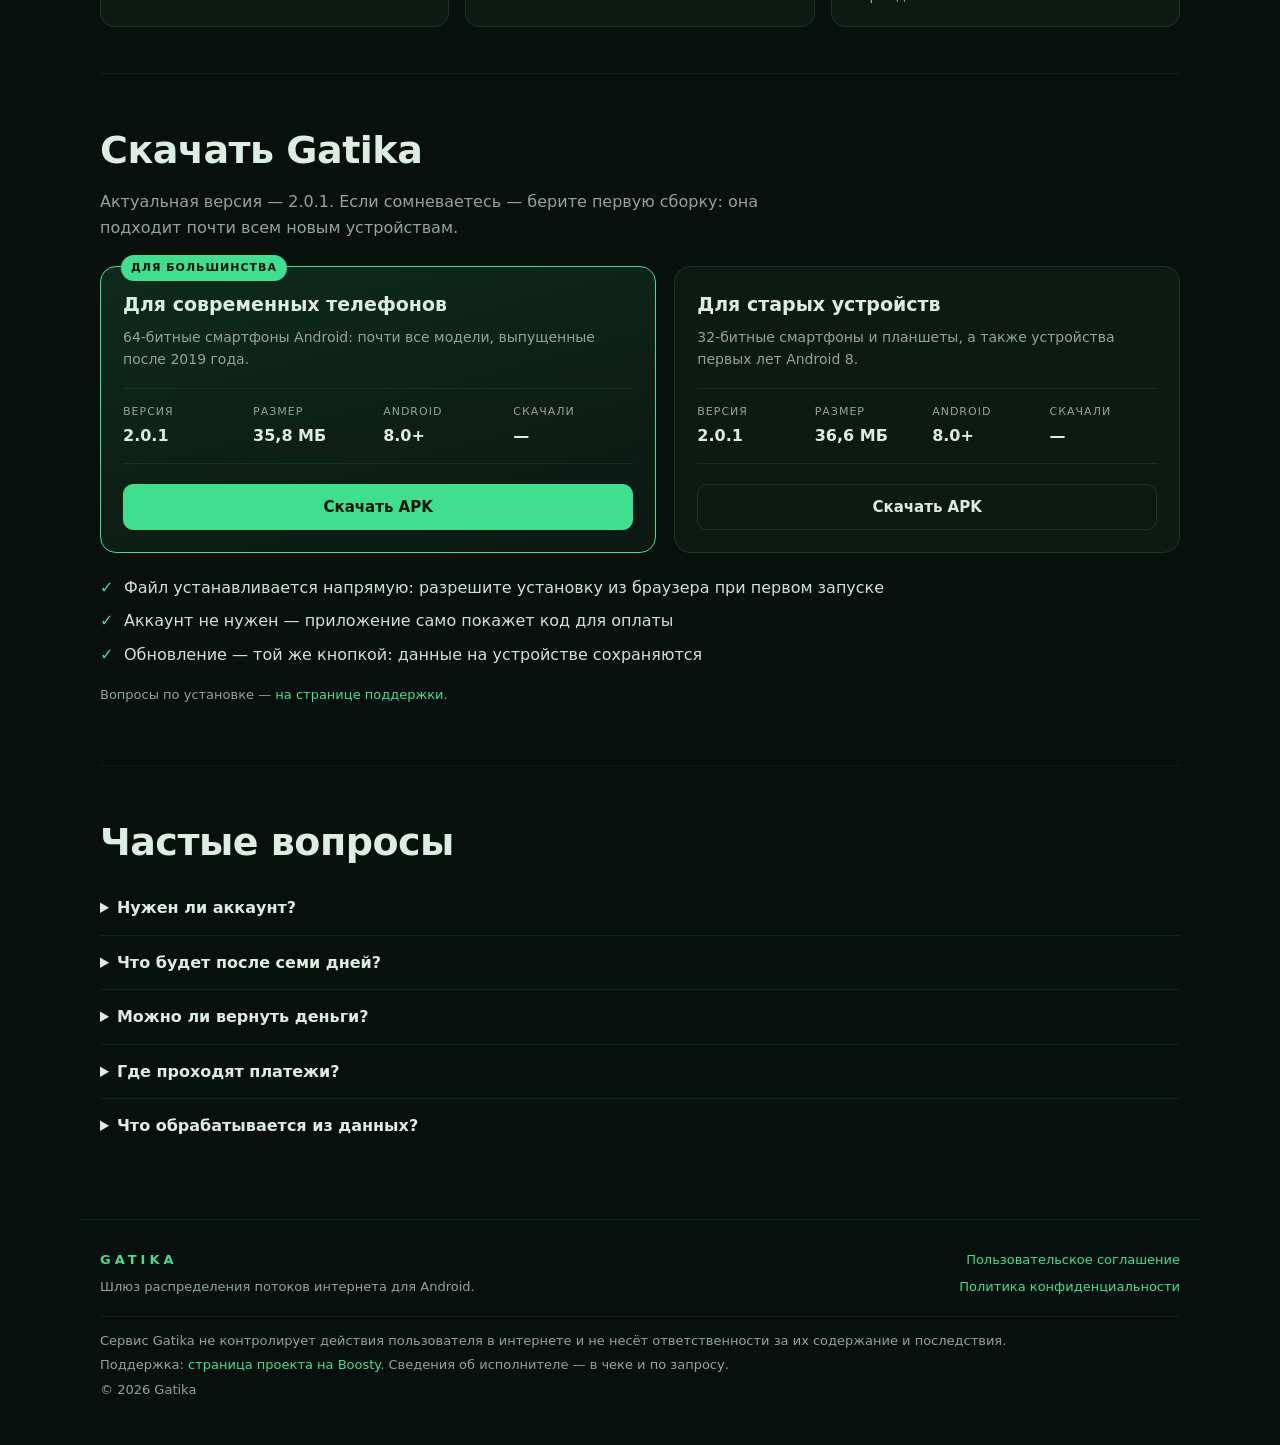
==== commit 8dac984c: "релиз 2.0.1 (vc159): ссылки и размеры APK" ====
--- a/index.html
+++ b/index.html
@@ -160,30 +160,30 @@
 
   <section id="download" class="section">
     <h2>Скачать Gatika</h2>
-    <p class="sub">Актуальная версия — 2.0.0. Если сомневаетесь — берите первую сборку: она подходит почти всем новым устройствам.</p>
+    <p class="sub">Актуальная версия — 2.0.1. Если сомневаетесь — берите первую сборку: она подходит почти всем новым устройствам.</p>
     <div class="dl-grid">
       <article class="dl-card featured">
         <span class="badge">для большинства</span>
         <h3>Для современных телефонов</h3>
         <p class="dl-desc">64-битные смартфоны Android: почти все модели, выпущенные после 2019 года.</p>
         <div class="dl-meta">
-          <div><span>Версия</span><b>2.0.0</b></div>
+          <div><span>Версия</span><b>2.0.1</b></div>
           <div><span>Размер</span><b>35,8 МБ</b></div>
           <div><span>Android</span><b>8.0+</b></div>
           <div><span>Скачали</span><b data-count="arm64">—</b></div>
         </div>
-        <a class="btn block" data-arch="arm64" href="https://github.com/LeksLuter/Gatika/releases/download/v2.0.0/gatika-2.0.0-arm64.apk">Скачать APK</a>
+        <a class="btn block" data-arch="arm64" href="https://github.com/LeksLuter/Gatika/releases/download/v2.0.1/gatika-2.0.1-arm64.apk">Скачать APK</a>
       </article>
       <article class="dl-card">
         <h3>Для старых устройств</h3>
         <p class="dl-desc">32-битные смартфоны и планшеты, а также устройства первых лет Android&nbsp;8.</p>
         <div class="dl-meta">
-          <div><span>Версия</span><b>2.0.0</b></div>
-          <div><span>Размер</span><b>10,5 МБ</b></div>
+          <div><span>Версия</span><b>2.0.1</b></div>
+          <div><span>Размер</span><b>36,6 МБ</b></div>
           <div><span>Android</span><b>8.0+</b></div>
           <div><span>Скачали</span><b data-count="armv7">—</b></div>
         </div>
-        <a class="btn ghost block" data-arch="armv7" href="https://github.com/LeksLuter/Gatika/releases/download/v2.0.0/gatika-2.0.0-armv7.apk">Скачать APK</a>
+        <a class="btn ghost block" data-arch="armv7" href="https://github.com/LeksLuter/Gatika/releases/download/v2.0.1/gatika-2.0.1-armv7.apk">Скачать APK</a>
       </article>
     </div>
     <ul class="checks dl-facts">
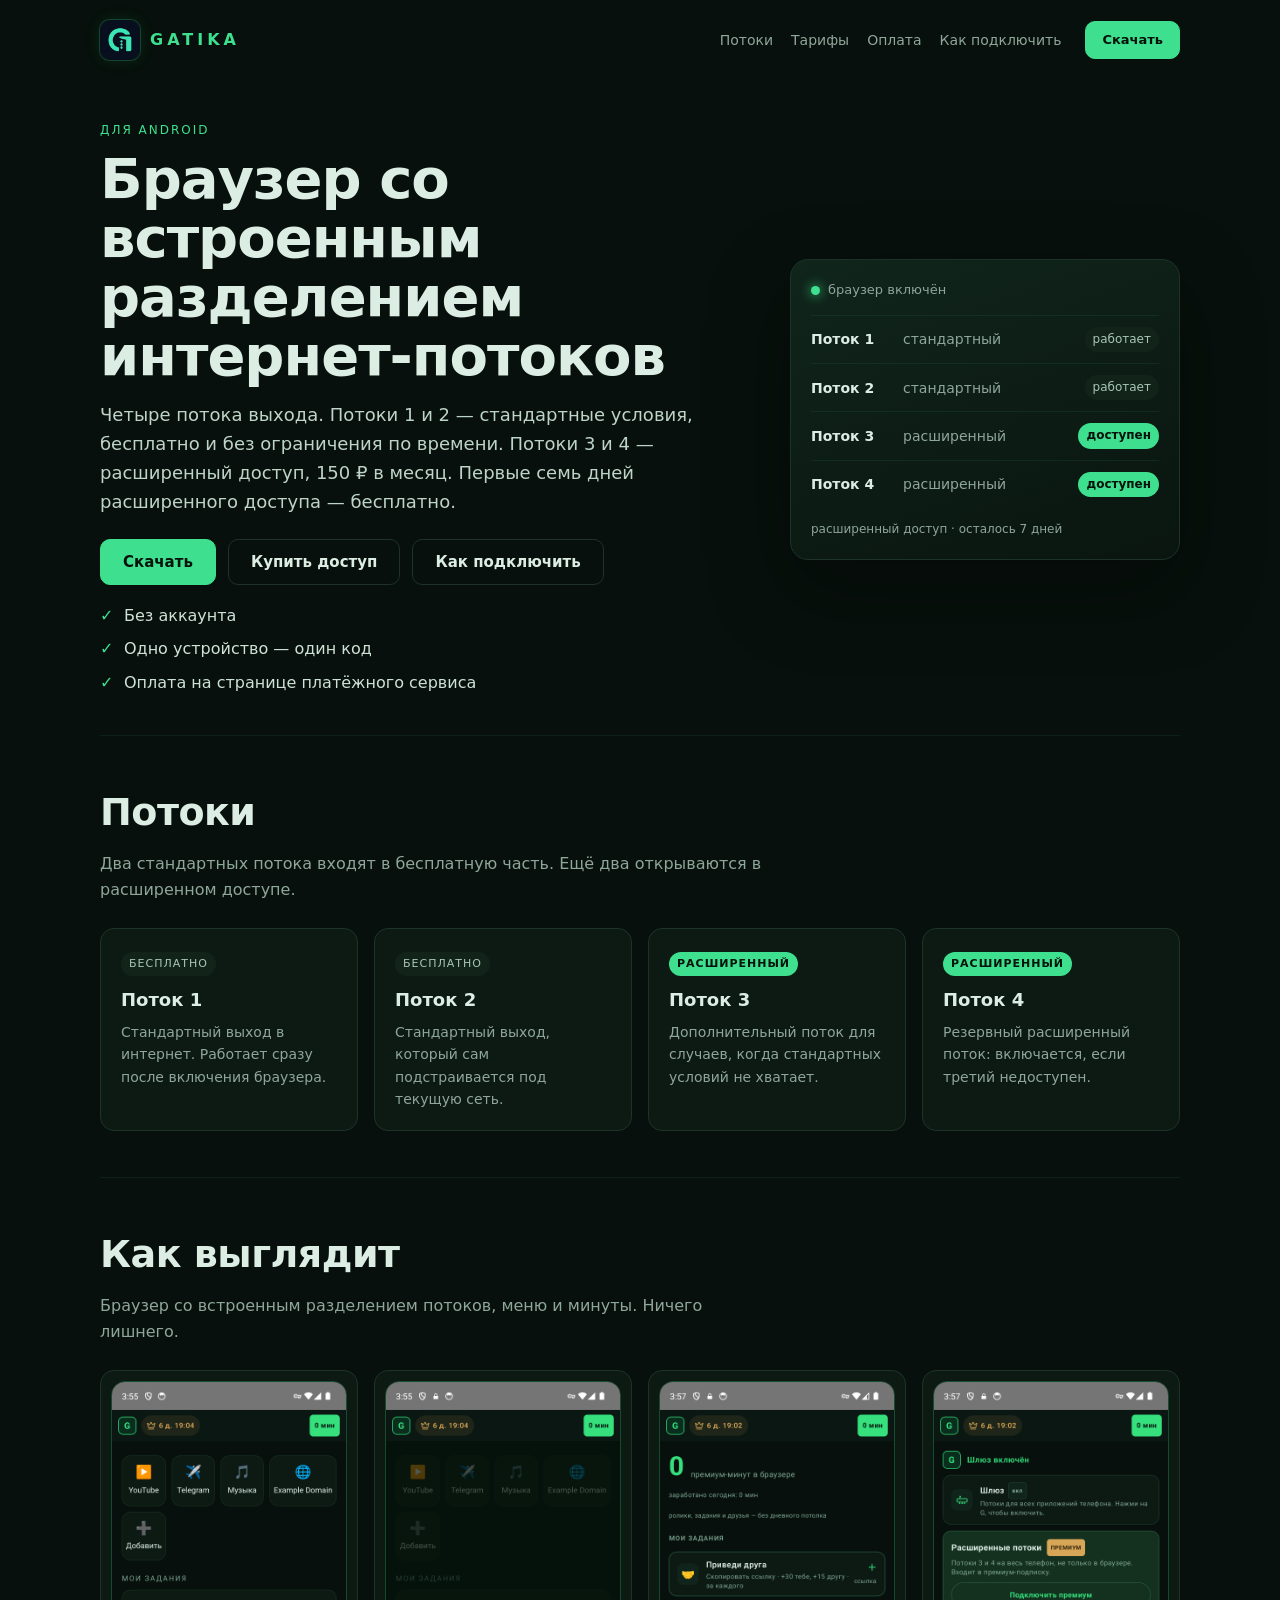
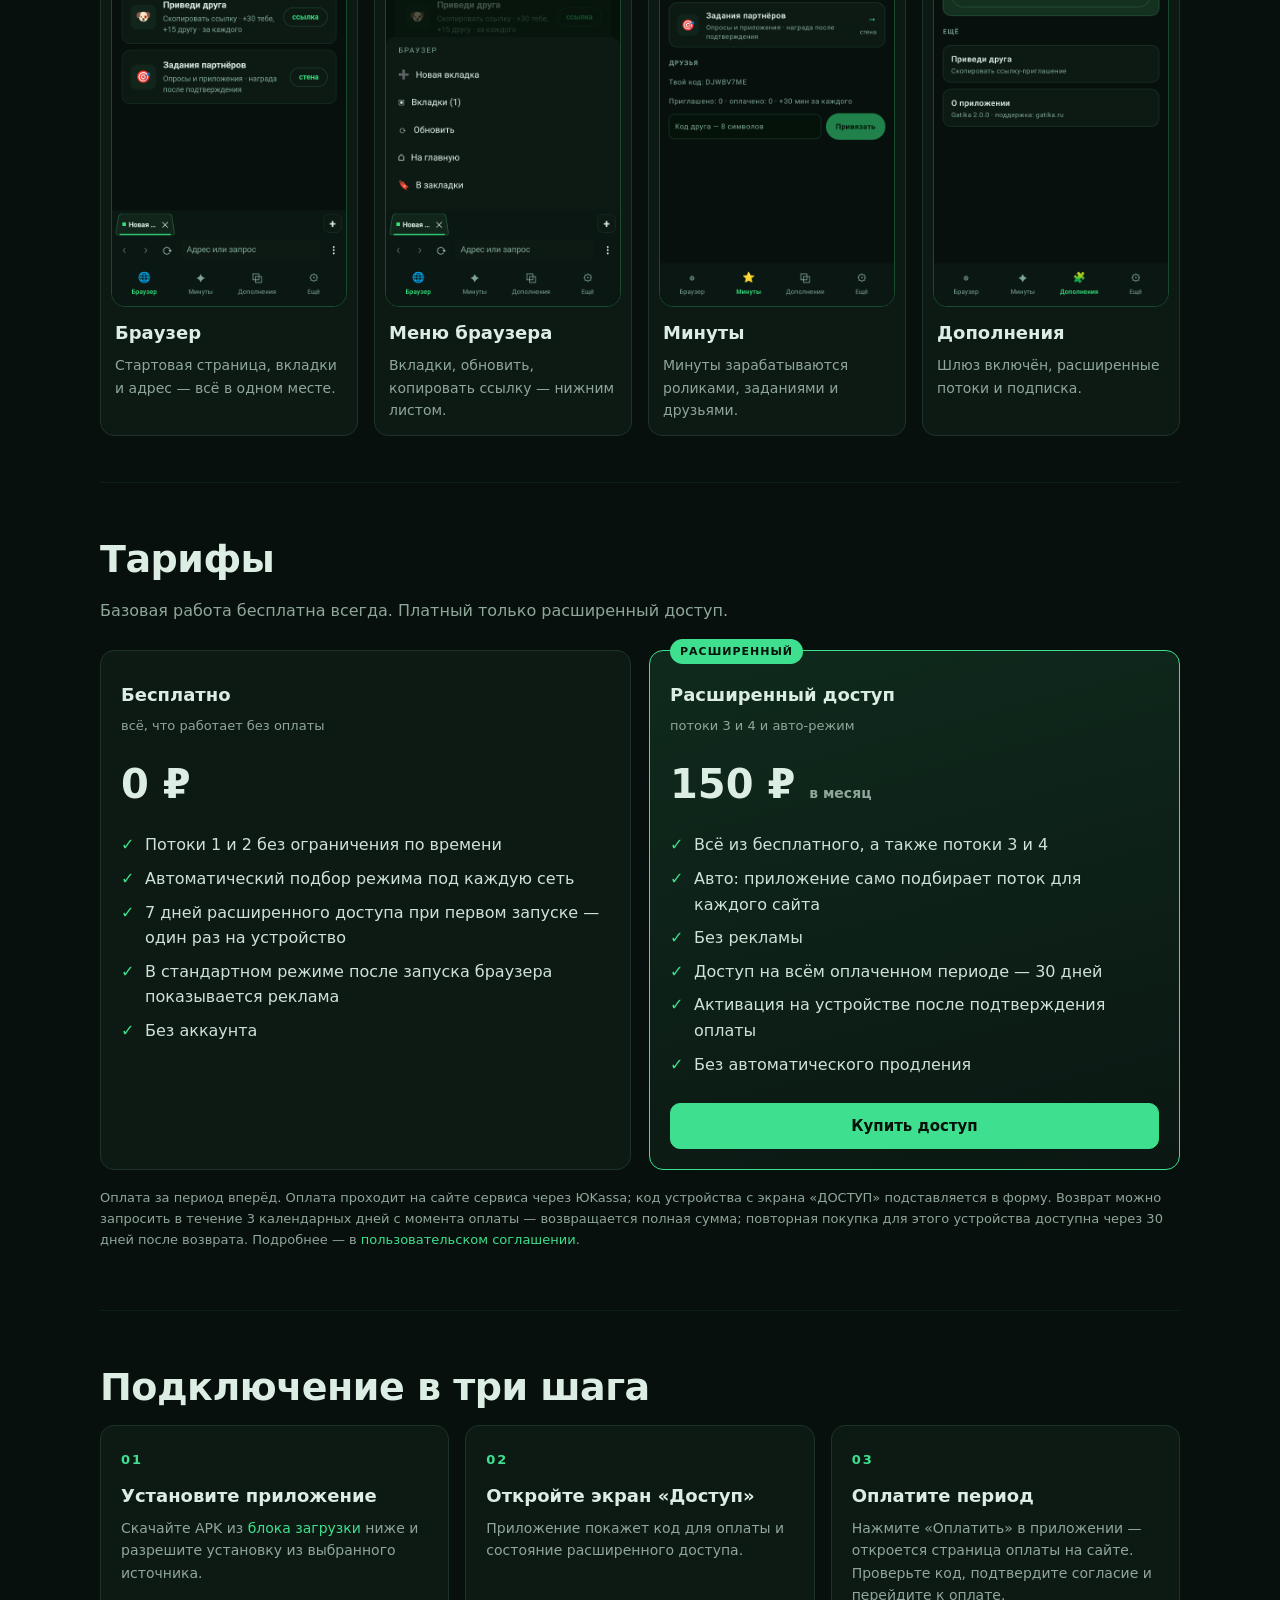
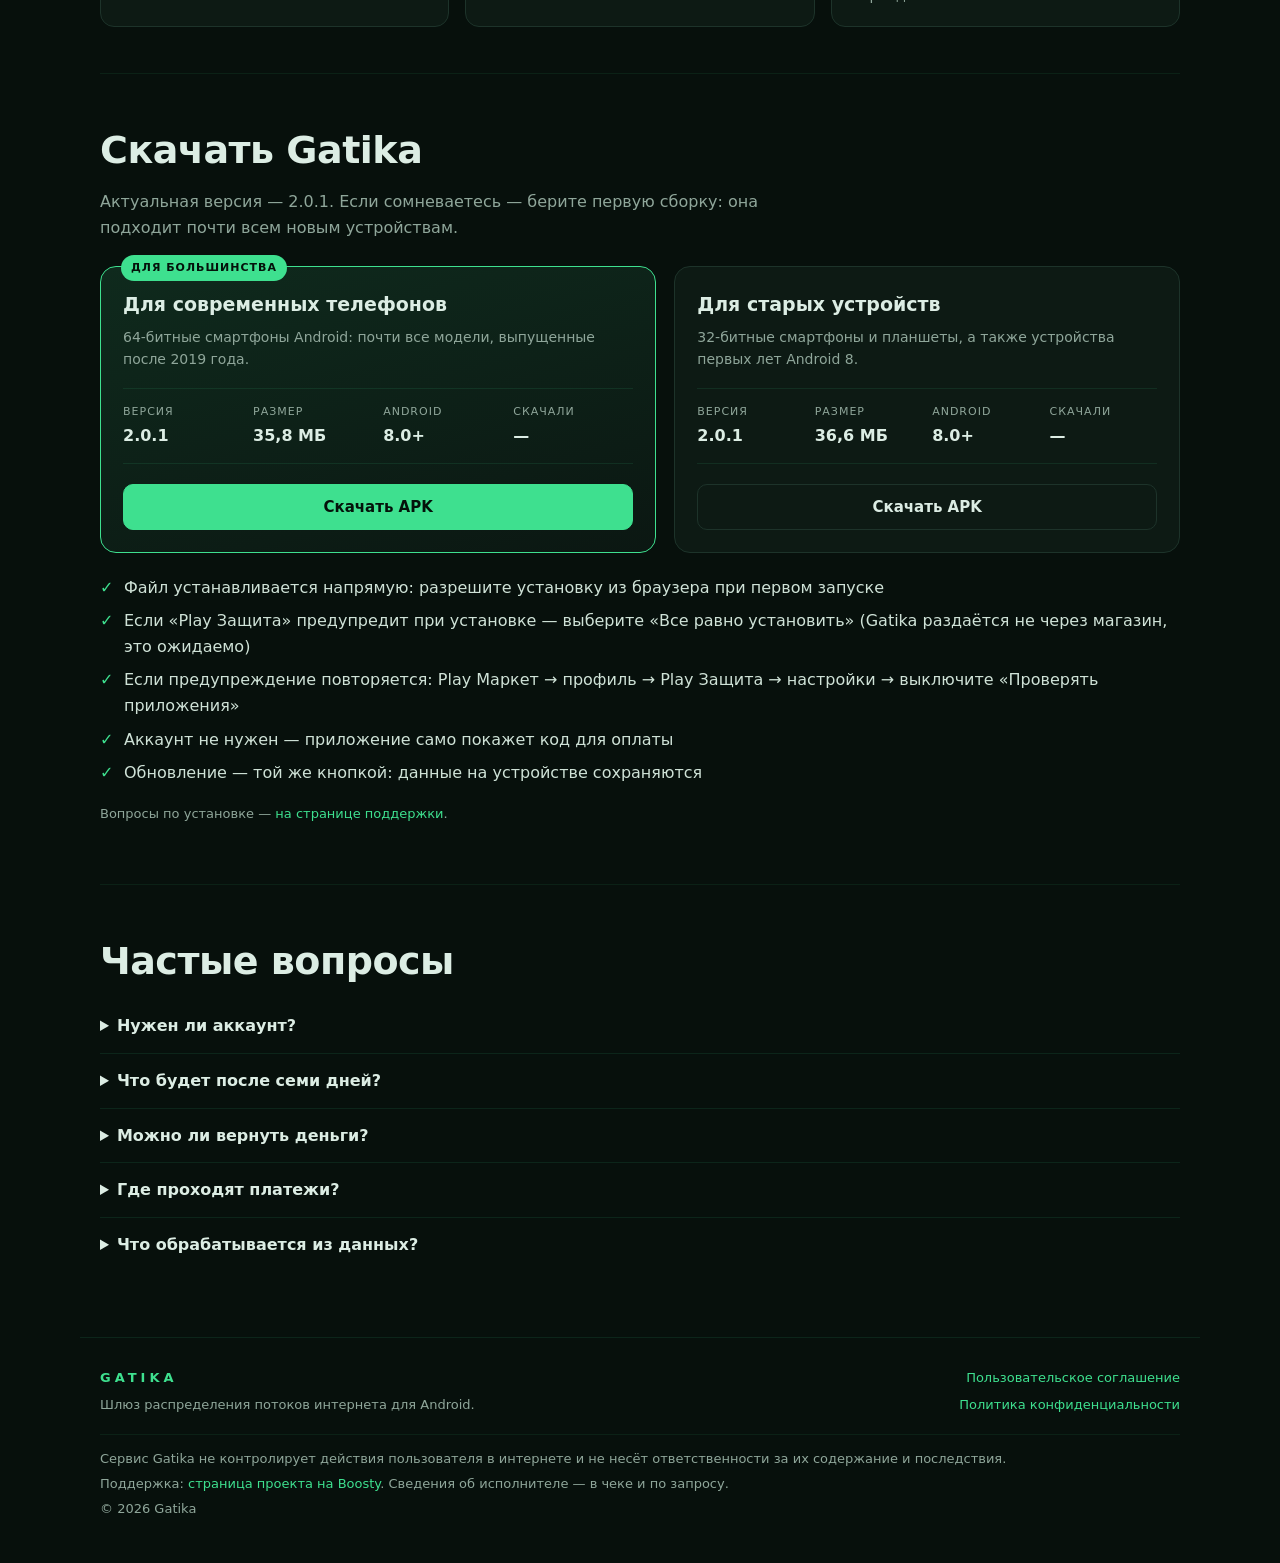
==== commit 97668e29: "инструкция по Play Защите в блоке установки" ====
--- a/index.html
+++ b/index.html
@@ -188,6 +188,8 @@
     </div>
     <ul class="checks dl-facts">
       <li>Файл устанавливается напрямую: разрешите установку из браузера при первом запуске</li>
+      <li>Если «Play Защита» предупредит при установке — выберите «Все равно установить» (Gatika раздаётся не через магазин, это ожидаемо)</li>
+      <li>Если предупреждение повторяется: Play Маркет → профиль → Play Защита → настройки → выключите «Проверять приложения»</li>
       <li>Аккаунт не нужен — приложение само покажет код для оплаты</li>
       <li>Обновление — той же кнопкой: данные на устройстве сохраняются</li>
     </ul>
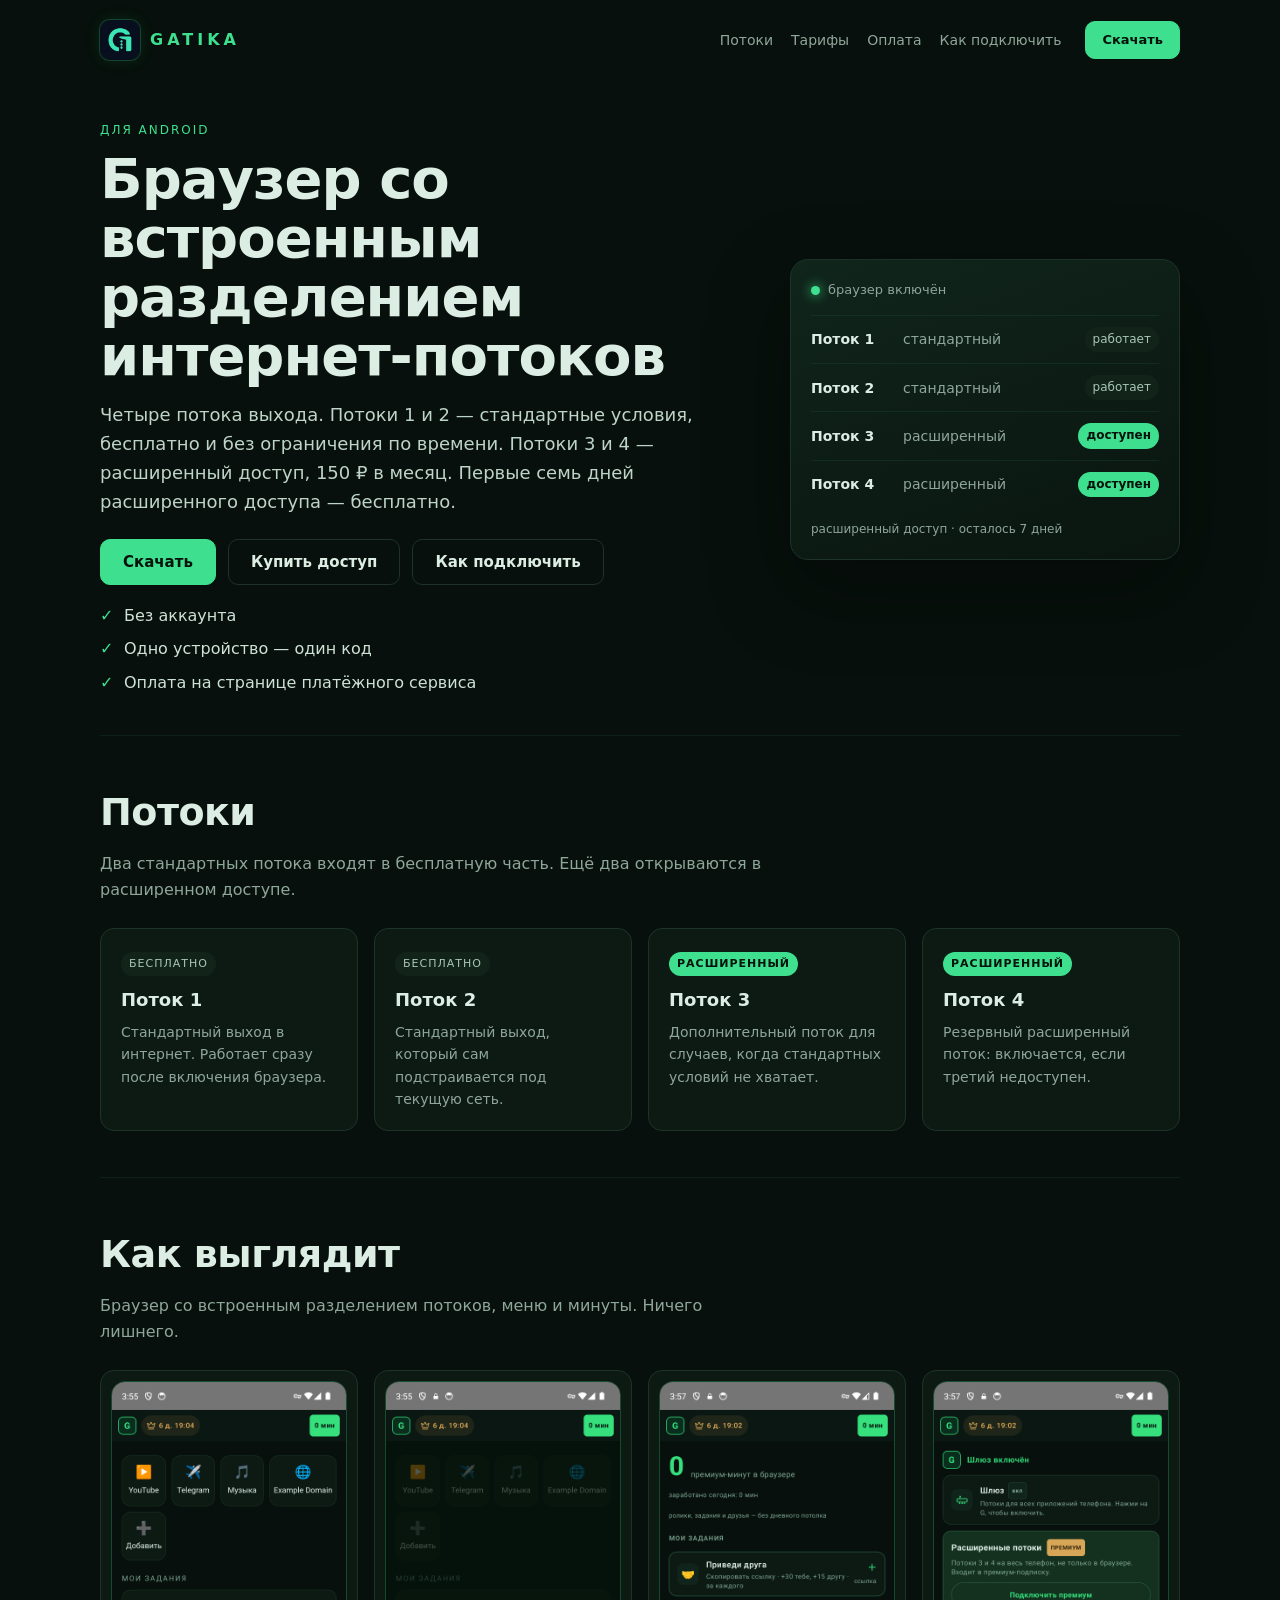
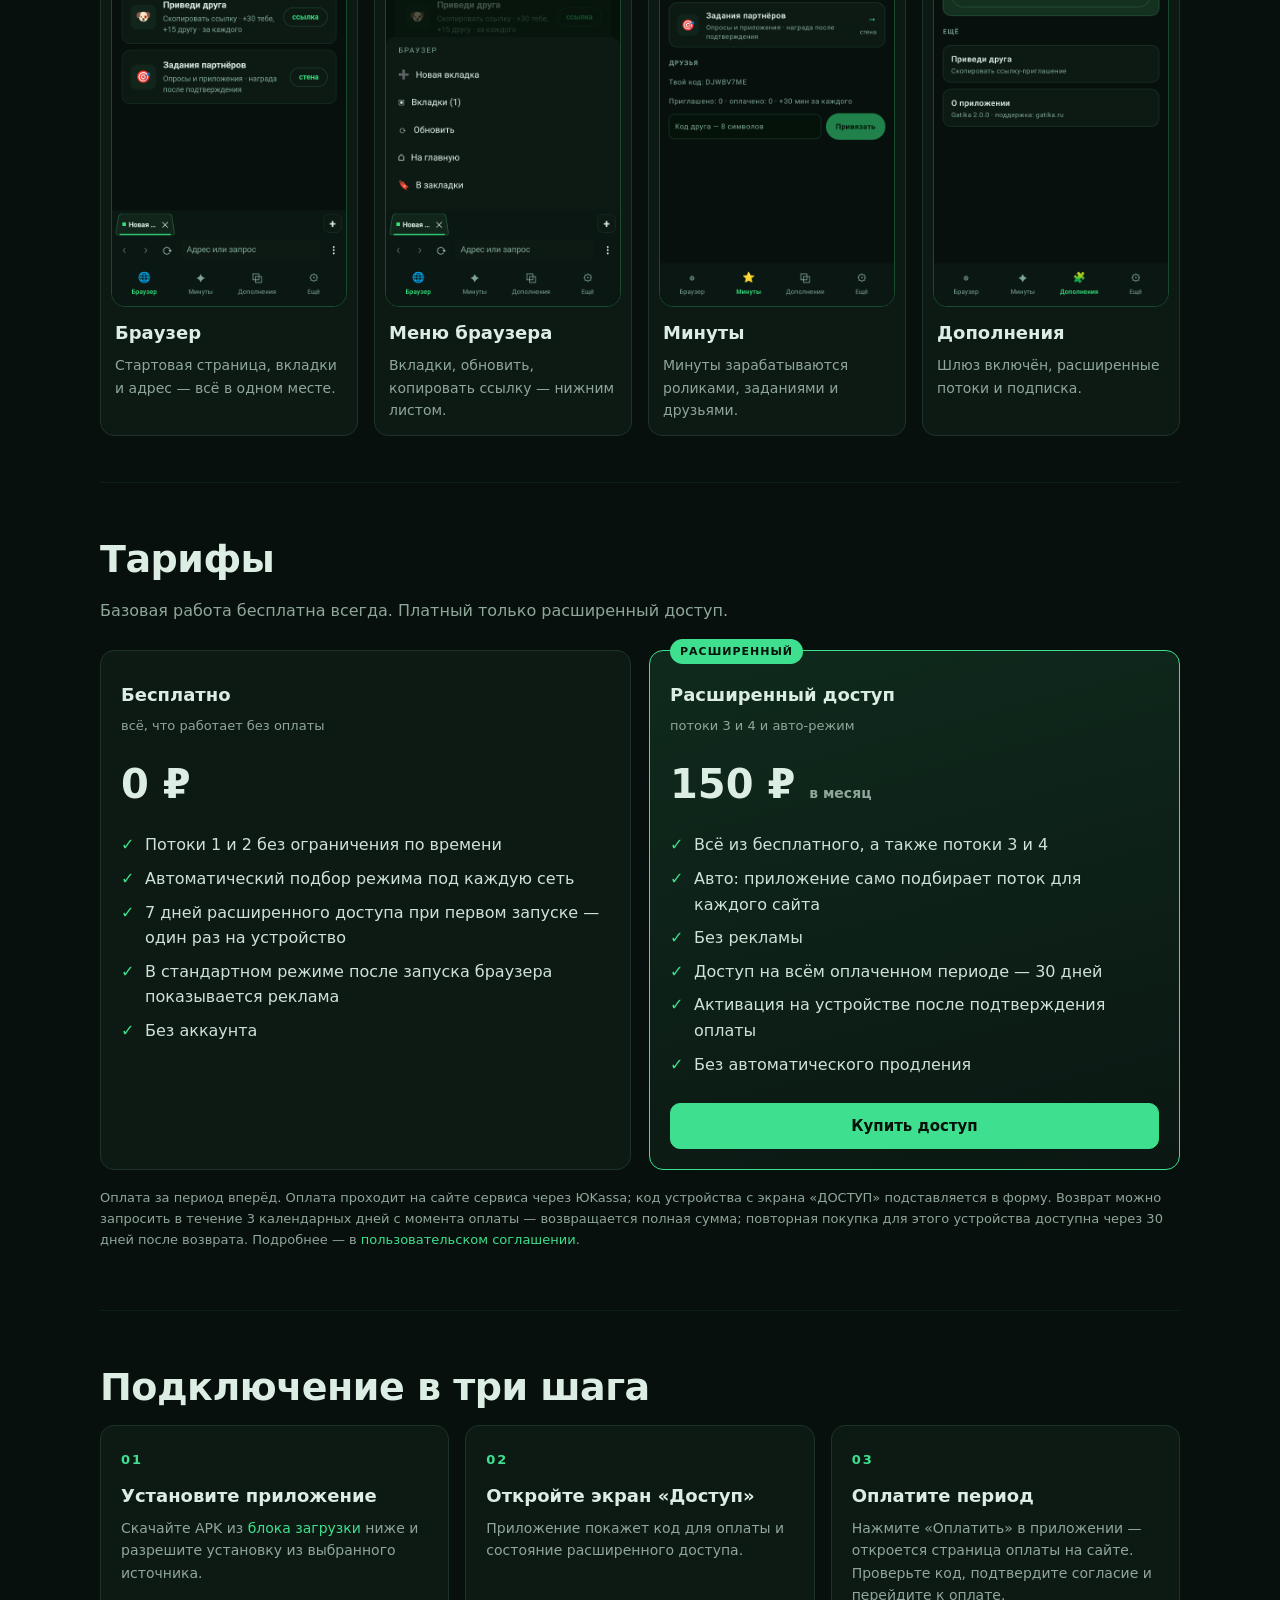
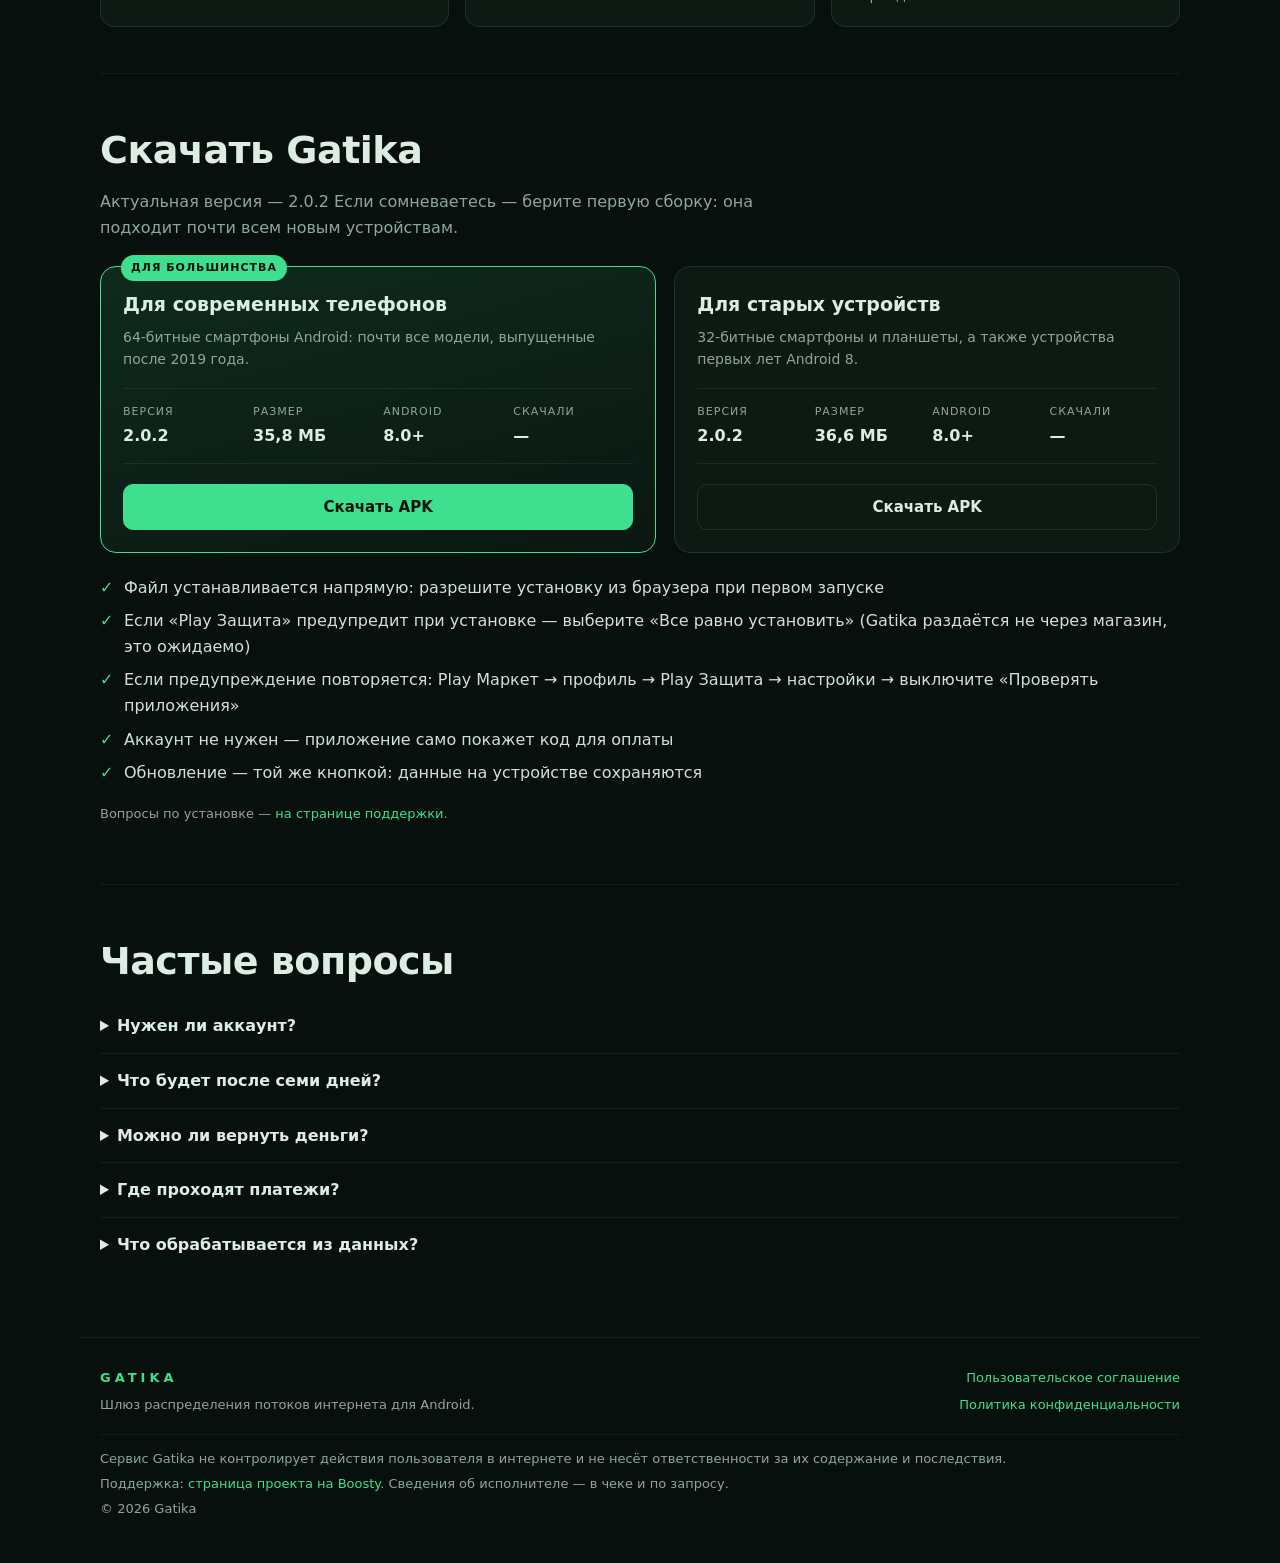
==== commit 8e2a7920: "Релиз 2.0.2: версия и ссылки на APK" ====
--- a/index.html
+++ b/index.html
@@ -160,30 +160,30 @@
 
   <section id="download" class="section">
     <h2>Скачать Gatika</h2>
-    <p class="sub">Актуальная версия — 2.0.1. Если сомневаетесь — берите первую сборку: она подходит почти всем новым устройствам.</p>
+    <p class="sub">Актуальная версия — 2.0.2 Если сомневаетесь — берите первую сборку: она подходит почти всем новым устройствам.</p>
     <div class="dl-grid">
       <article class="dl-card featured">
         <span class="badge">для большинства</span>
         <h3>Для современных телефонов</h3>
         <p class="dl-desc">64-битные смартфоны Android: почти все модели, выпущенные после 2019 года.</p>
         <div class="dl-meta">
-          <div><span>Версия</span><b>2.0.1</b></div>
+          <div><span>Версия</span><b>2.0.2</b></div>
           <div><span>Размер</span><b>35,8 МБ</b></div>
           <div><span>Android</span><b>8.0+</b></div>
           <div><span>Скачали</span><b data-count="arm64">—</b></div>
         </div>
-        <a class="btn block" data-arch="arm64" href="https://github.com/LeksLuter/Gatika/releases/download/v2.0.1/gatika-2.0.1-arm64.apk">Скачать APK</a>
+        <a class="btn block" data-arch="arm64" href="https://github.com/LeksLuter/Gatika/releases/download/v2.0.2/gatika-2.0.2-arm64.apk">Скачать APK</a>
       </article>
       <article class="dl-card">
         <h3>Для старых устройств</h3>
         <p class="dl-desc">32-битные смартфоны и планшеты, а также устройства первых лет Android&nbsp;8.</p>
         <div class="dl-meta">
-          <div><span>Версия</span><b>2.0.1</b></div>
+          <div><span>Версия</span><b>2.0.2</b></div>
           <div><span>Размер</span><b>36,6 МБ</b></div>
           <div><span>Android</span><b>8.0+</b></div>
           <div><span>Скачали</span><b data-count="armv7">—</b></div>
         </div>
-        <a class="btn ghost block" data-arch="armv7" href="https://github.com/LeksLuter/Gatika/releases/download/v2.0.1/gatika-2.0.1-armv7.apk">Скачать APK</a>
+        <a class="btn ghost block" data-arch="armv7" href="https://github.com/LeksLuter/Gatika/releases/download/v2.0.2/gatika-2.0.2-armv7.apk">Скачать APK</a>
       </article>
     </div>
     <ul class="checks dl-facts">
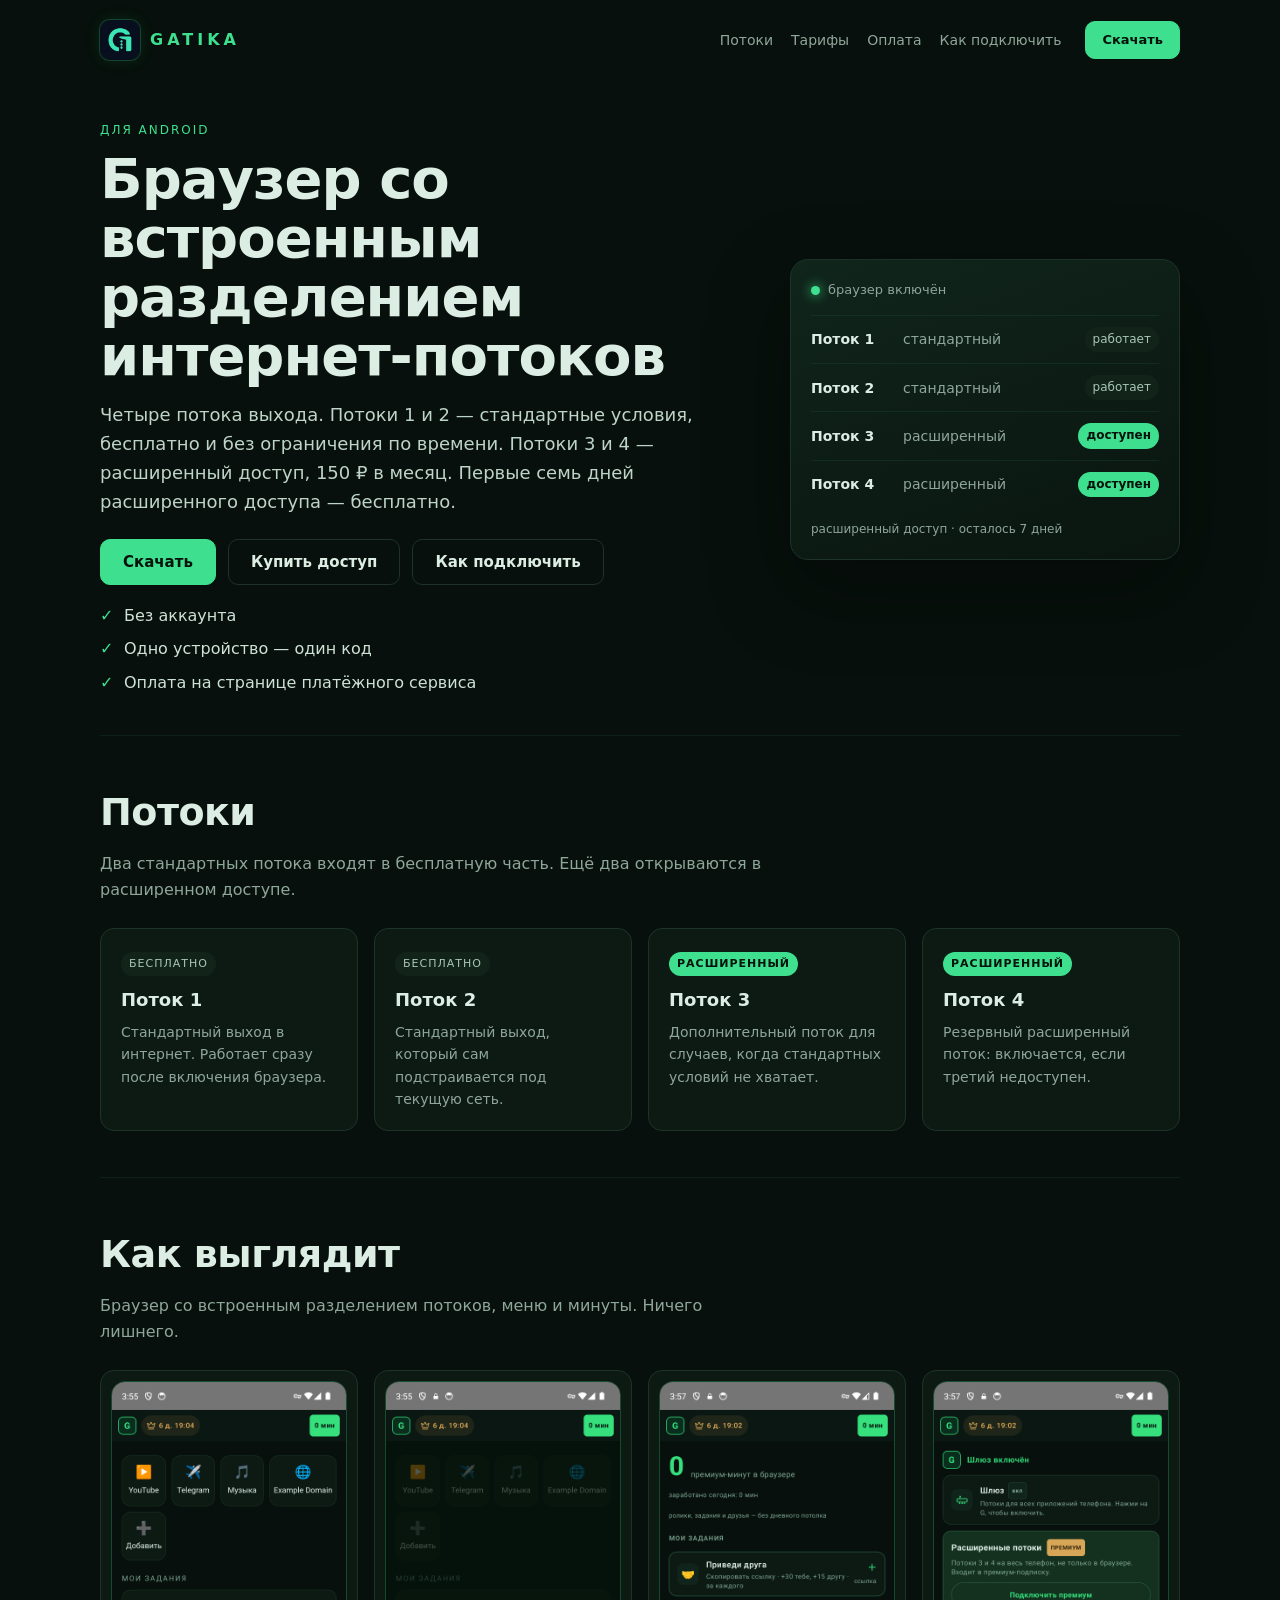
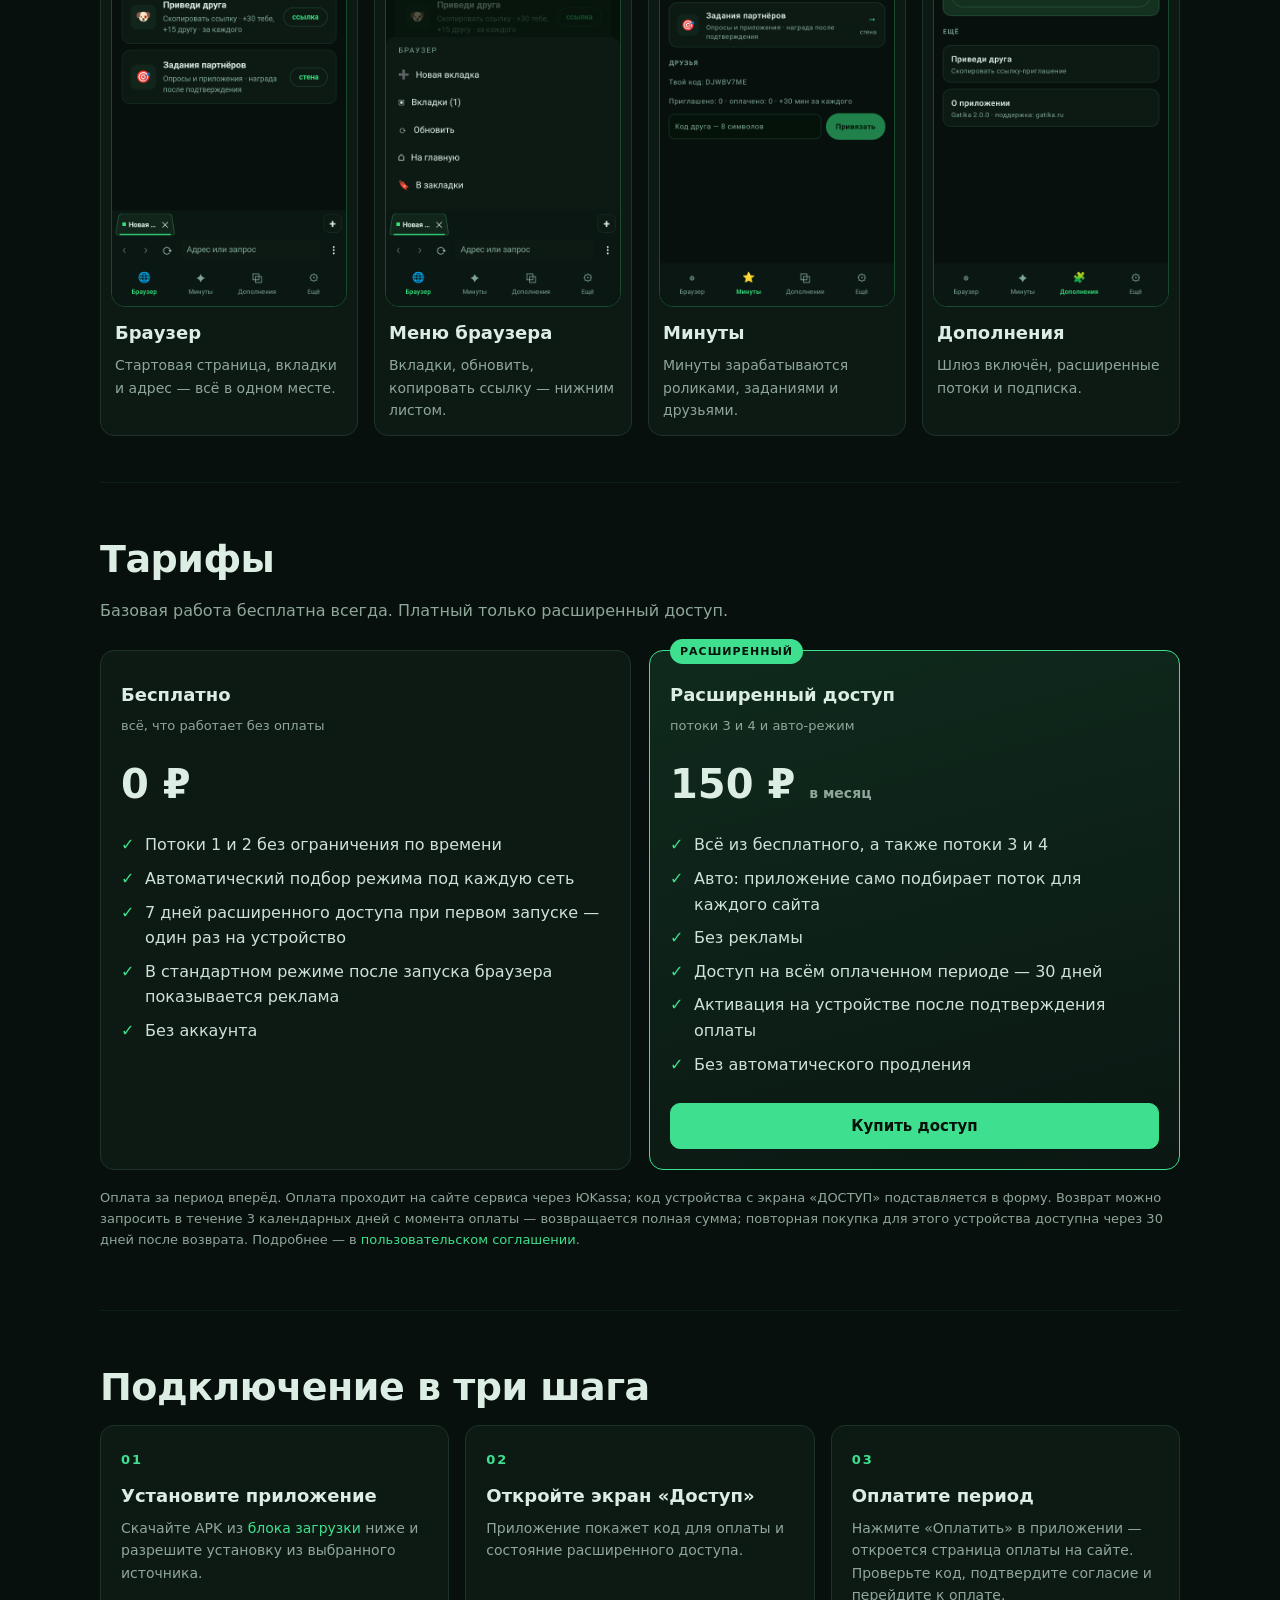
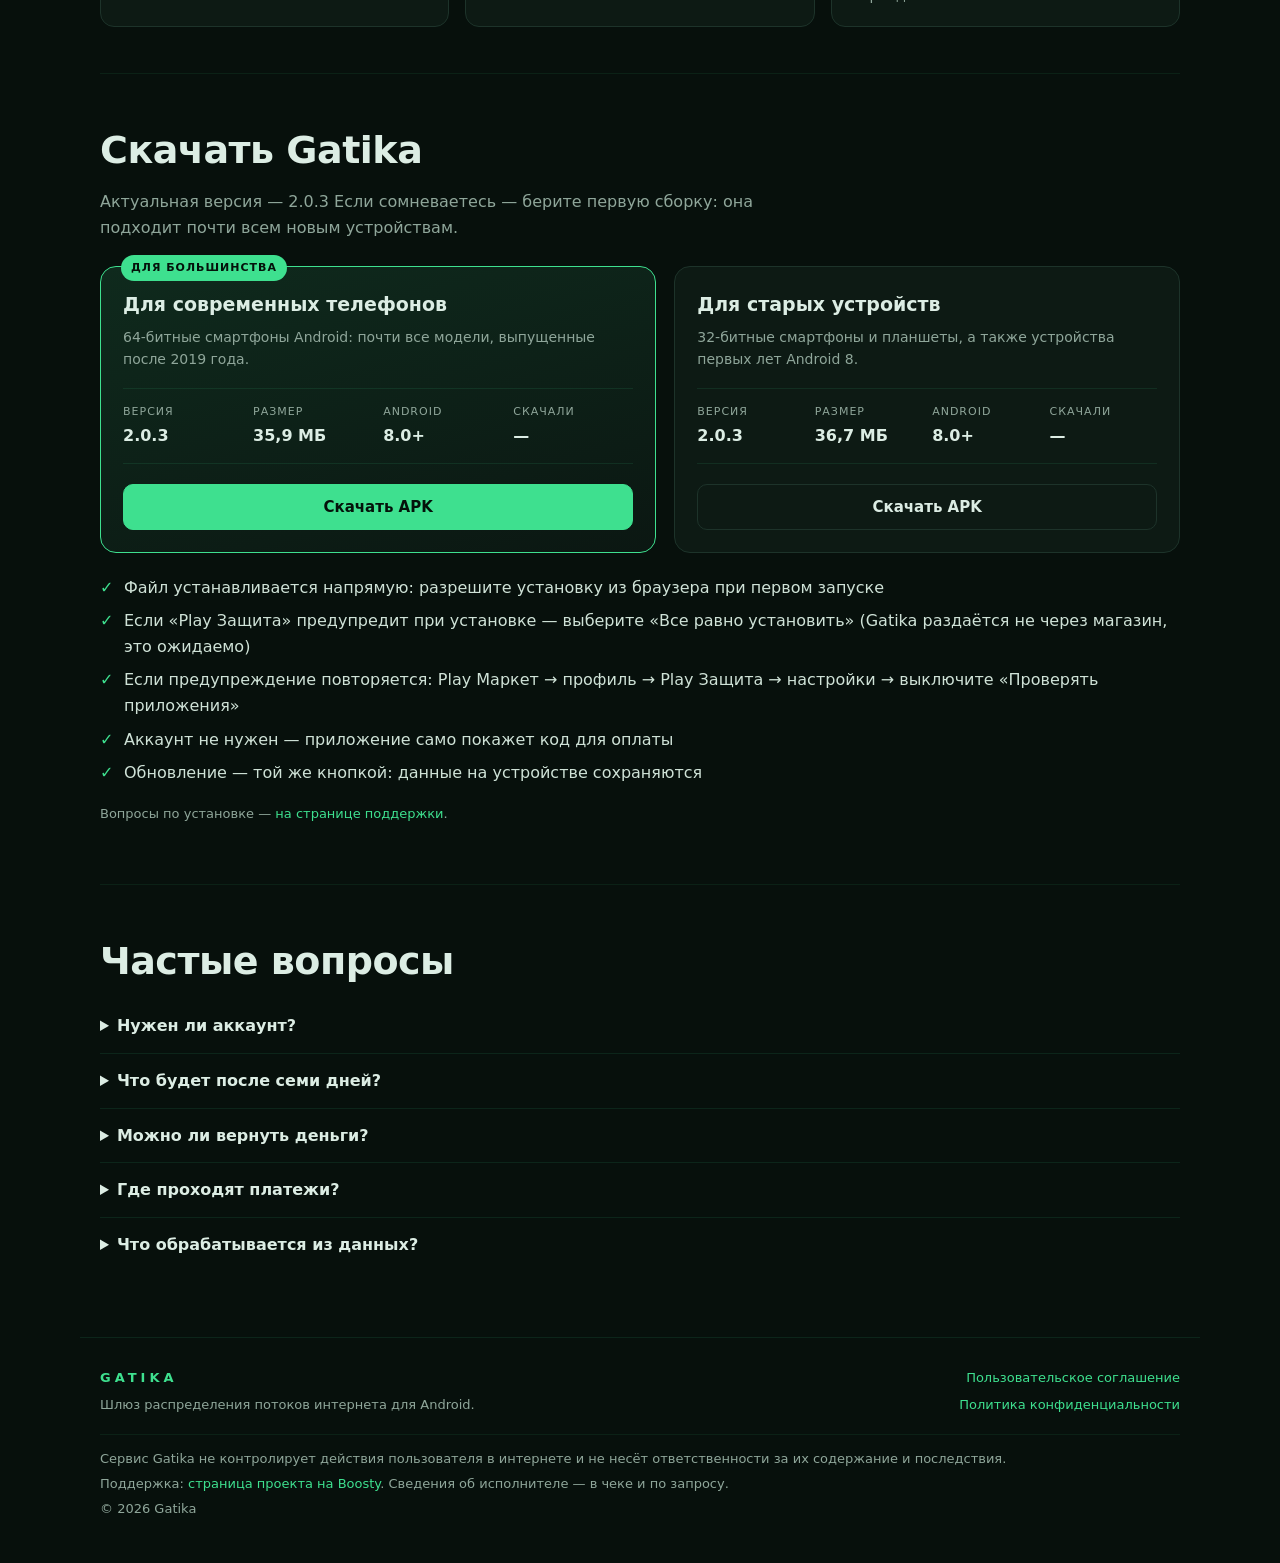
==== commit 9b71e602: "Релиз 2.0.3: версия и ссылки на APK" ====
--- a/index.html
+++ b/index.html
@@ -160,30 +160,30 @@
 
   <section id="download" class="section">
     <h2>Скачать Gatika</h2>
-    <p class="sub">Актуальная версия — 2.0.2 Если сомневаетесь — берите первую сборку: она подходит почти всем новым устройствам.</p>
+    <p class="sub">Актуальная версия — 2.0.3 Если сомневаетесь — берите первую сборку: она подходит почти всем новым устройствам.</p>
     <div class="dl-grid">
       <article class="dl-card featured">
         <span class="badge">для большинства</span>
         <h3>Для современных телефонов</h3>
         <p class="dl-desc">64-битные смартфоны Android: почти все модели, выпущенные после 2019 года.</p>
         <div class="dl-meta">
-          <div><span>Версия</span><b>2.0.2</b></div>
-          <div><span>Размер</span><b>35,8 МБ</b></div>
+          <div><span>Версия</span><b>2.0.3</b></div>
+          <div><span>Размер</span><b>35,9 МБ</b></div>
           <div><span>Android</span><b>8.0+</b></div>
           <div><span>Скачали</span><b data-count="arm64">—</b></div>
         </div>
-        <a class="btn block" data-arch="arm64" href="https://github.com/LeksLuter/Gatika/releases/download/v2.0.2/gatika-2.0.2-arm64.apk">Скачать APK</a>
+        <a class="btn block" data-arch="arm64" href="https://github.com/LeksLuter/Gatika/releases/download/v2.0.3/gatika-2.0.3-arm64.apk">Скачать APK</a>
       </article>
       <article class="dl-card">
         <h3>Для старых устройств</h3>
         <p class="dl-desc">32-битные смартфоны и планшеты, а также устройства первых лет Android&nbsp;8.</p>
         <div class="dl-meta">
-          <div><span>Версия</span><b>2.0.2</b></div>
-          <div><span>Размер</span><b>36,6 МБ</b></div>
+          <div><span>Версия</span><b>2.0.3</b></div>
+          <div><span>Размер</span><b>36,7 МБ</b></div>
           <div><span>Android</span><b>8.0+</b></div>
           <div><span>Скачали</span><b data-count="armv7">—</b></div>
         </div>
-        <a class="btn ghost block" data-arch="armv7" href="https://github.com/LeksLuter/Gatika/releases/download/v2.0.2/gatika-2.0.2-armv7.apk">Скачать APK</a>
+        <a class="btn ghost block" data-arch="armv7" href="https://github.com/LeksLuter/Gatika/releases/download/v2.0.3/gatika-2.0.3-armv7.apk">Скачать APK</a>
       </article>
     </div>
     <ul class="checks dl-facts">
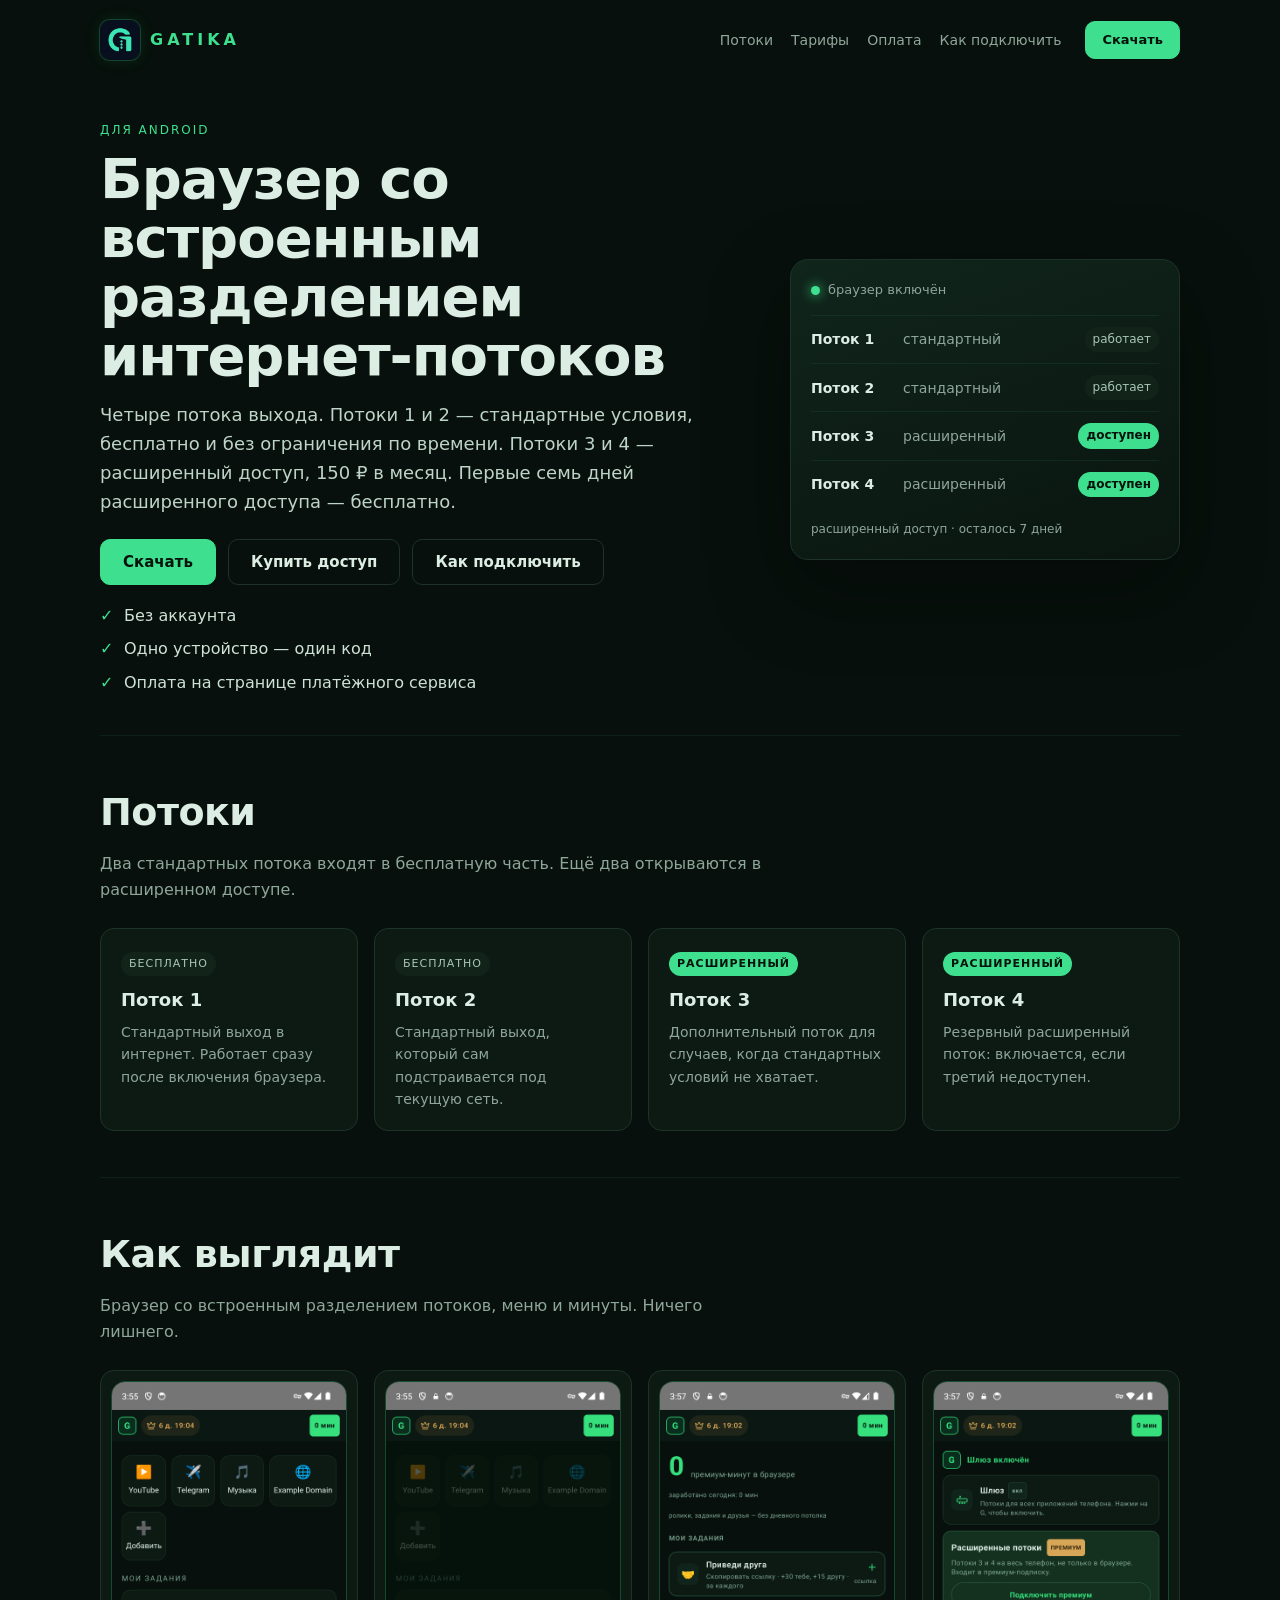
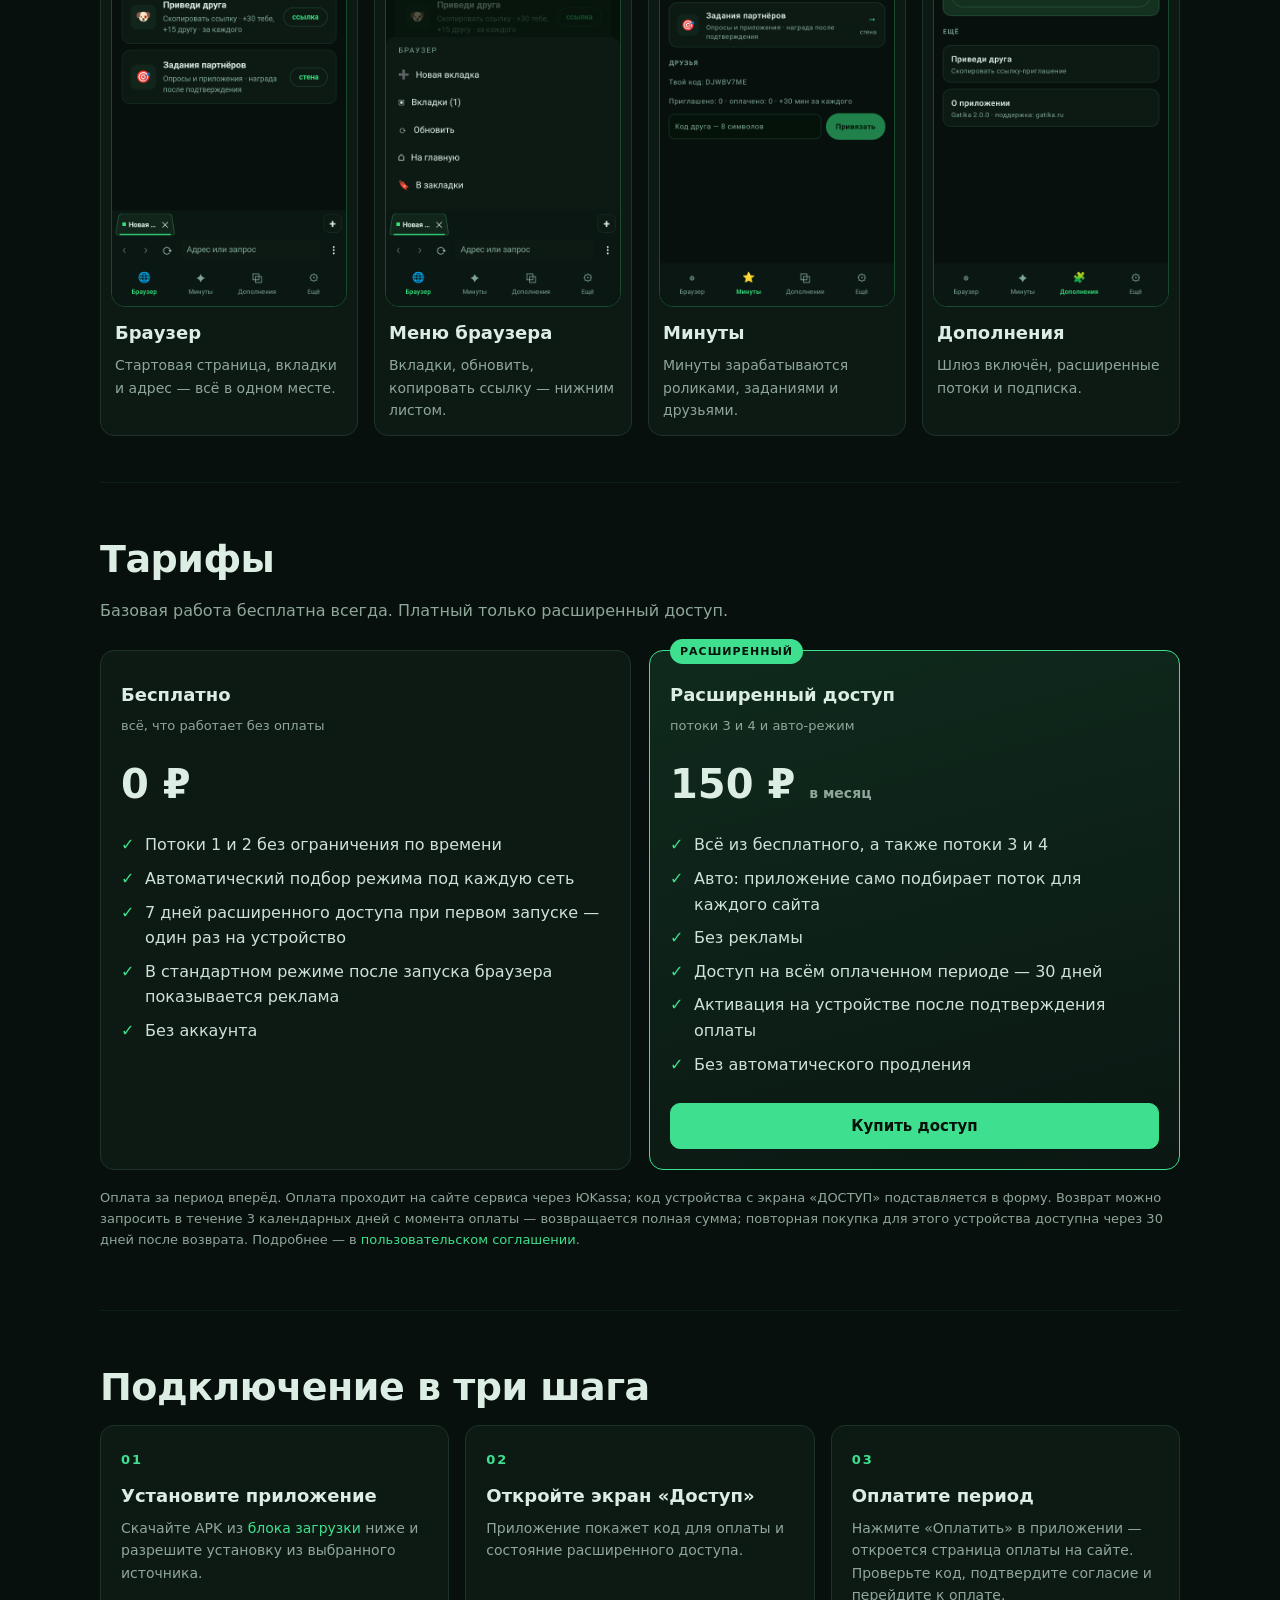
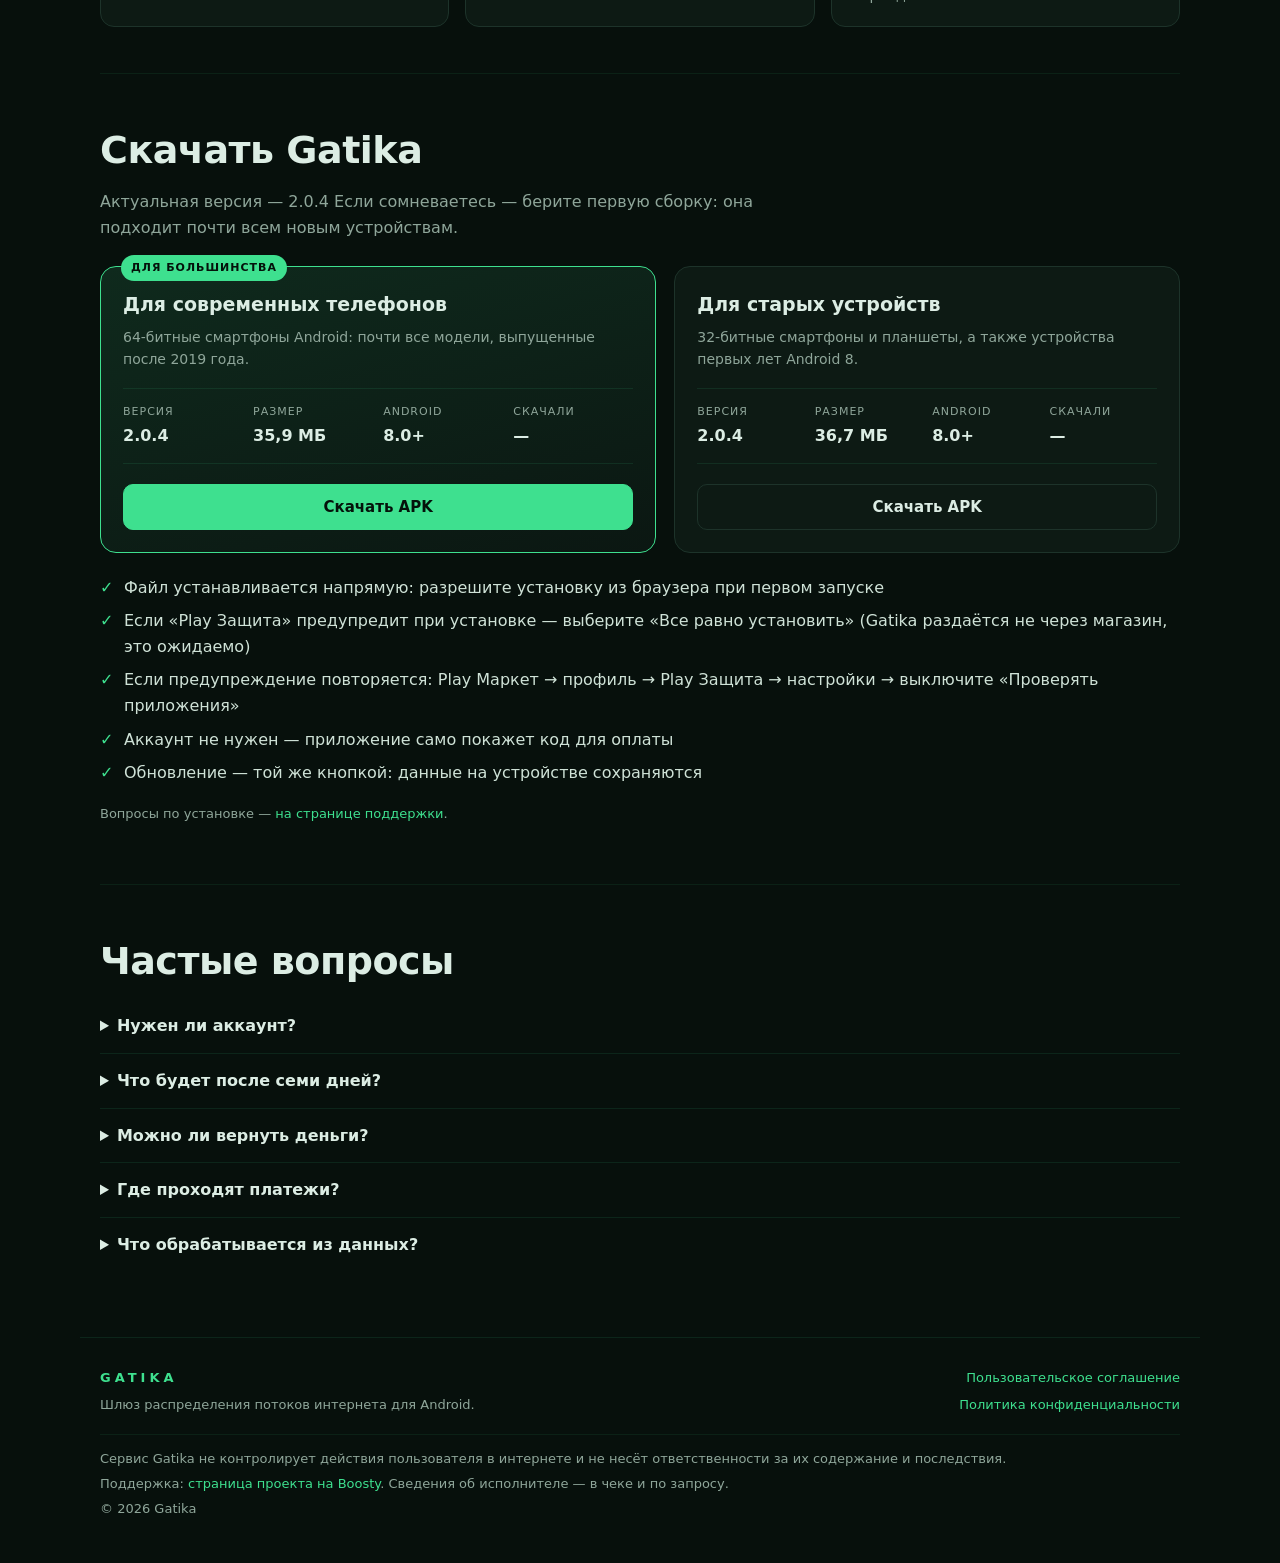
==== commit 7921dfb4: "Релиз 2.0.4: версия и ссылки на APK" ====
--- a/index.html
+++ b/index.html
@@ -160,30 +160,30 @@
 
   <section id="download" class="section">
     <h2>Скачать Gatika</h2>
-    <p class="sub">Актуальная версия — 2.0.3 Если сомневаетесь — берите первую сборку: она подходит почти всем новым устройствам.</p>
+    <p class="sub">Актуальная версия — 2.0.4 Если сомневаетесь — берите первую сборку: она подходит почти всем новым устройствам.</p>
     <div class="dl-grid">
       <article class="dl-card featured">
         <span class="badge">для большинства</span>
         <h3>Для современных телефонов</h3>
         <p class="dl-desc">64-битные смартфоны Android: почти все модели, выпущенные после 2019 года.</p>
         <div class="dl-meta">
-          <div><span>Версия</span><b>2.0.3</b></div>
+          <div><span>Версия</span><b>2.0.4</b></div>
           <div><span>Размер</span><b>35,9 МБ</b></div>
           <div><span>Android</span><b>8.0+</b></div>
           <div><span>Скачали</span><b data-count="arm64">—</b></div>
         </div>
-        <a class="btn block" data-arch="arm64" href="https://github.com/LeksLuter/Gatika/releases/download/v2.0.3/gatika-2.0.3-arm64.apk">Скачать APK</a>
+        <a class="btn block" data-arch="arm64" href="https://github.com/LeksLuter/Gatika/releases/download/v2.0.4/gatika-2.0.4-arm64.apk">Скачать APK</a>
       </article>
       <article class="dl-card">
         <h3>Для старых устройств</h3>
         <p class="dl-desc">32-битные смартфоны и планшеты, а также устройства первых лет Android&nbsp;8.</p>
         <div class="dl-meta">
-          <div><span>Версия</span><b>2.0.3</b></div>
+          <div><span>Версия</span><b>2.0.4</b></div>
           <div><span>Размер</span><b>36,7 МБ</b></div>
           <div><span>Android</span><b>8.0+</b></div>
           <div><span>Скачали</span><b data-count="armv7">—</b></div>
         </div>
-        <a class="btn ghost block" data-arch="armv7" href="https://github.com/LeksLuter/Gatika/releases/download/v2.0.3/gatika-2.0.3-armv7.apk">Скачать APK</a>
+        <a class="btn ghost block" data-arch="armv7" href="https://github.com/LeksLuter/Gatika/releases/download/v2.0.4/gatika-2.0.4-armv7.apk">Скачать APK</a>
       </article>
     </div>
     <ul class="checks dl-facts">
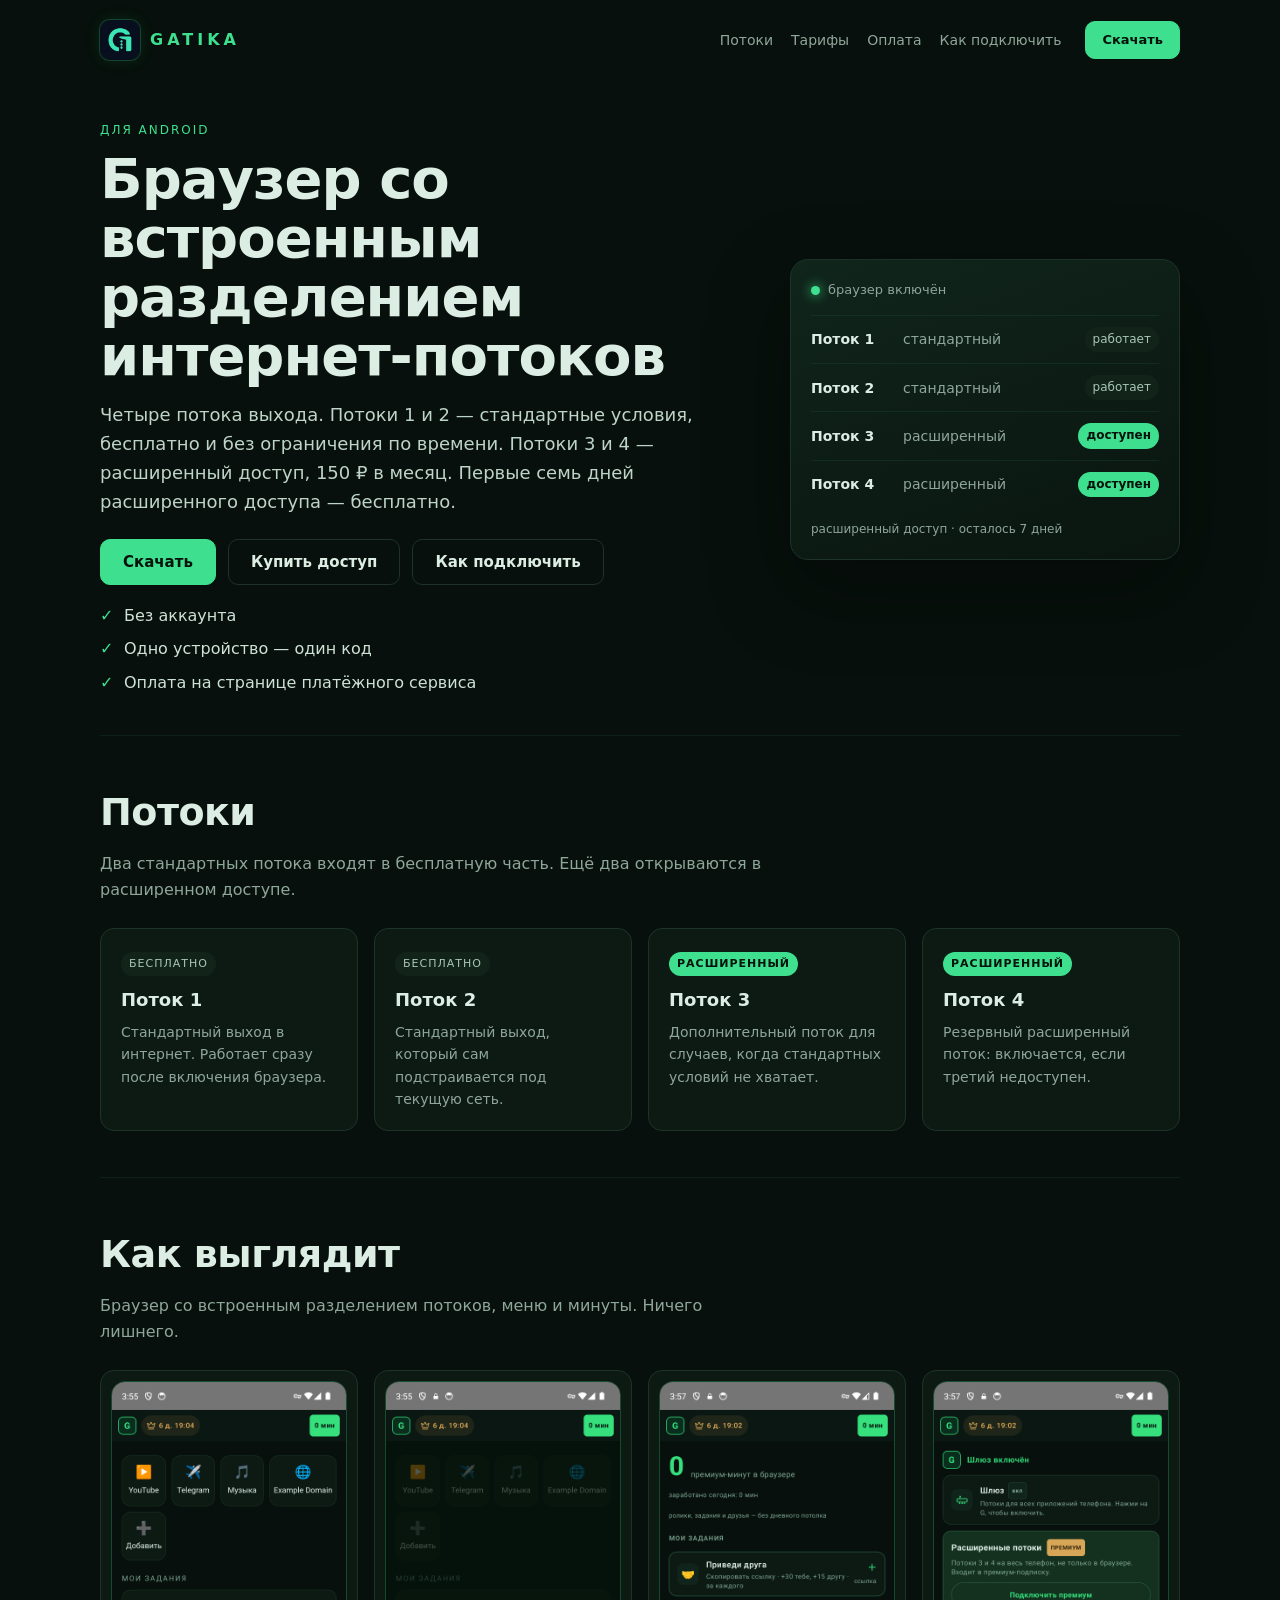
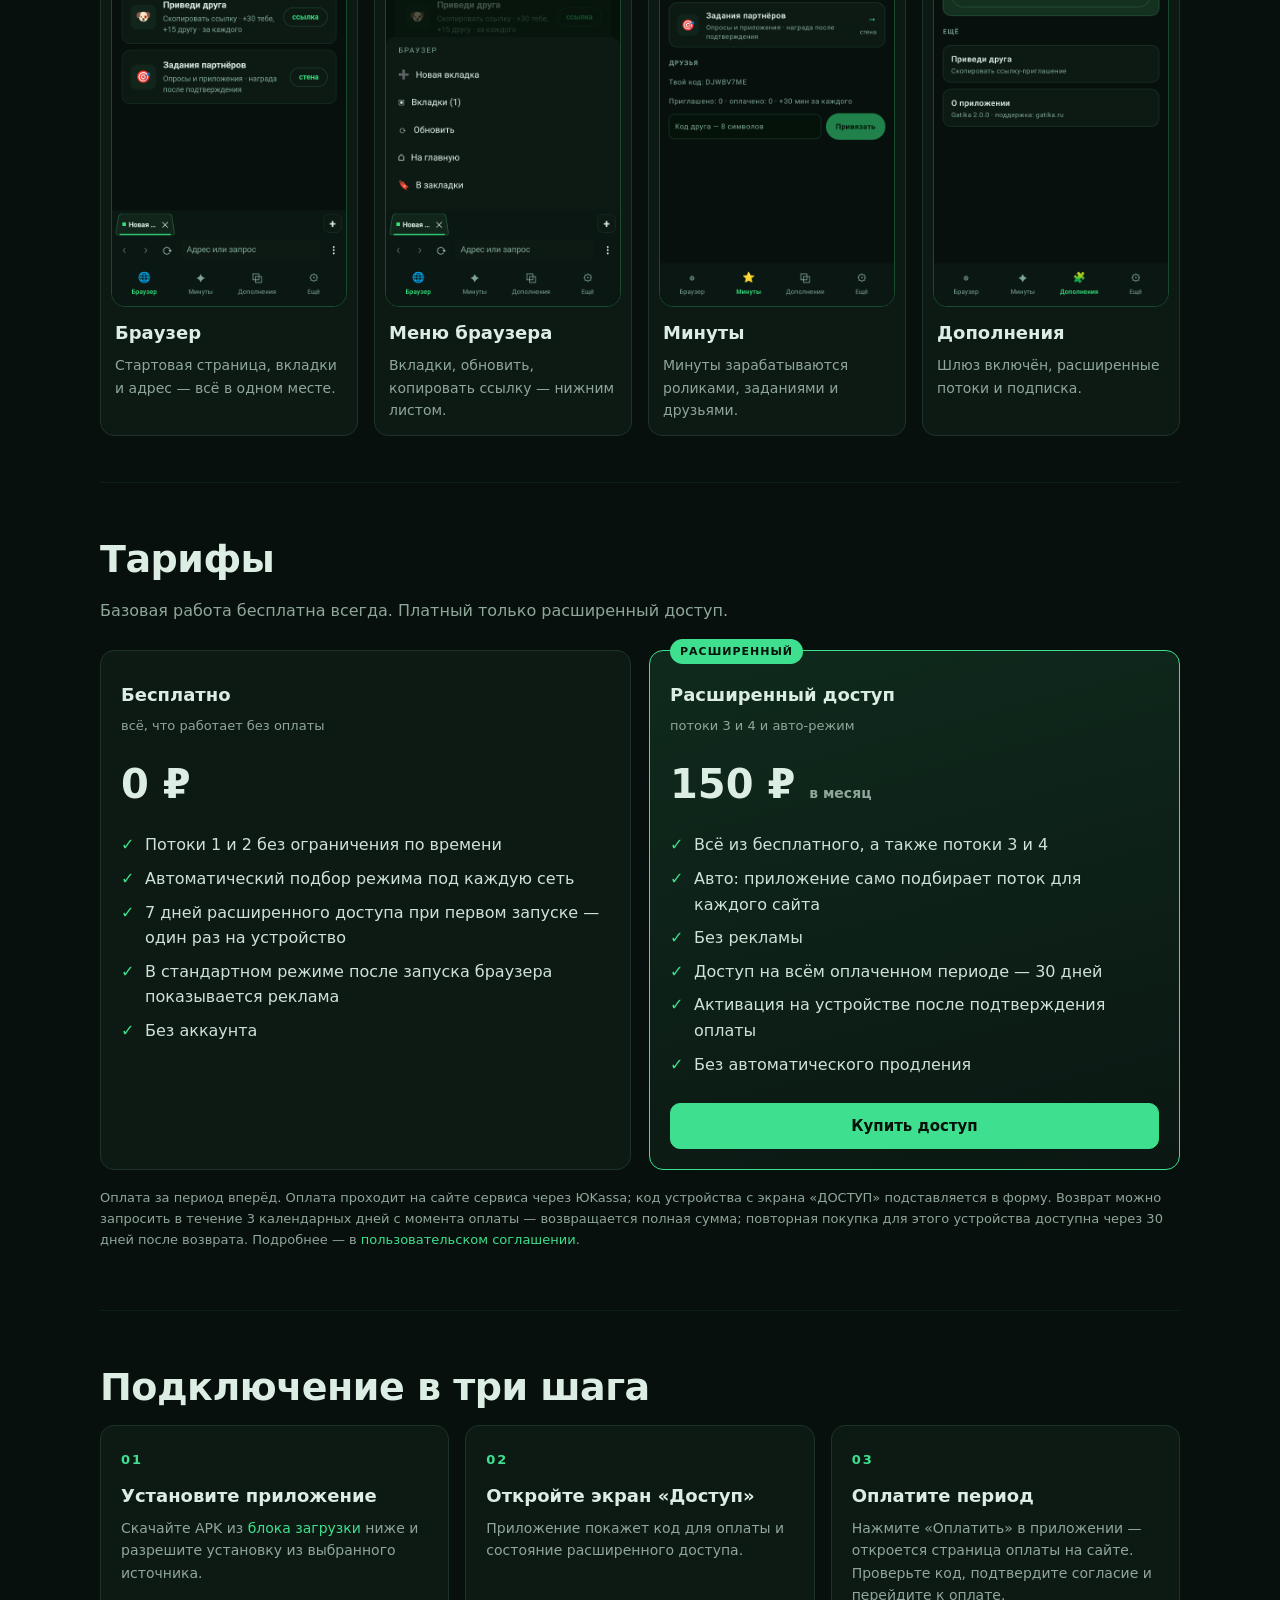
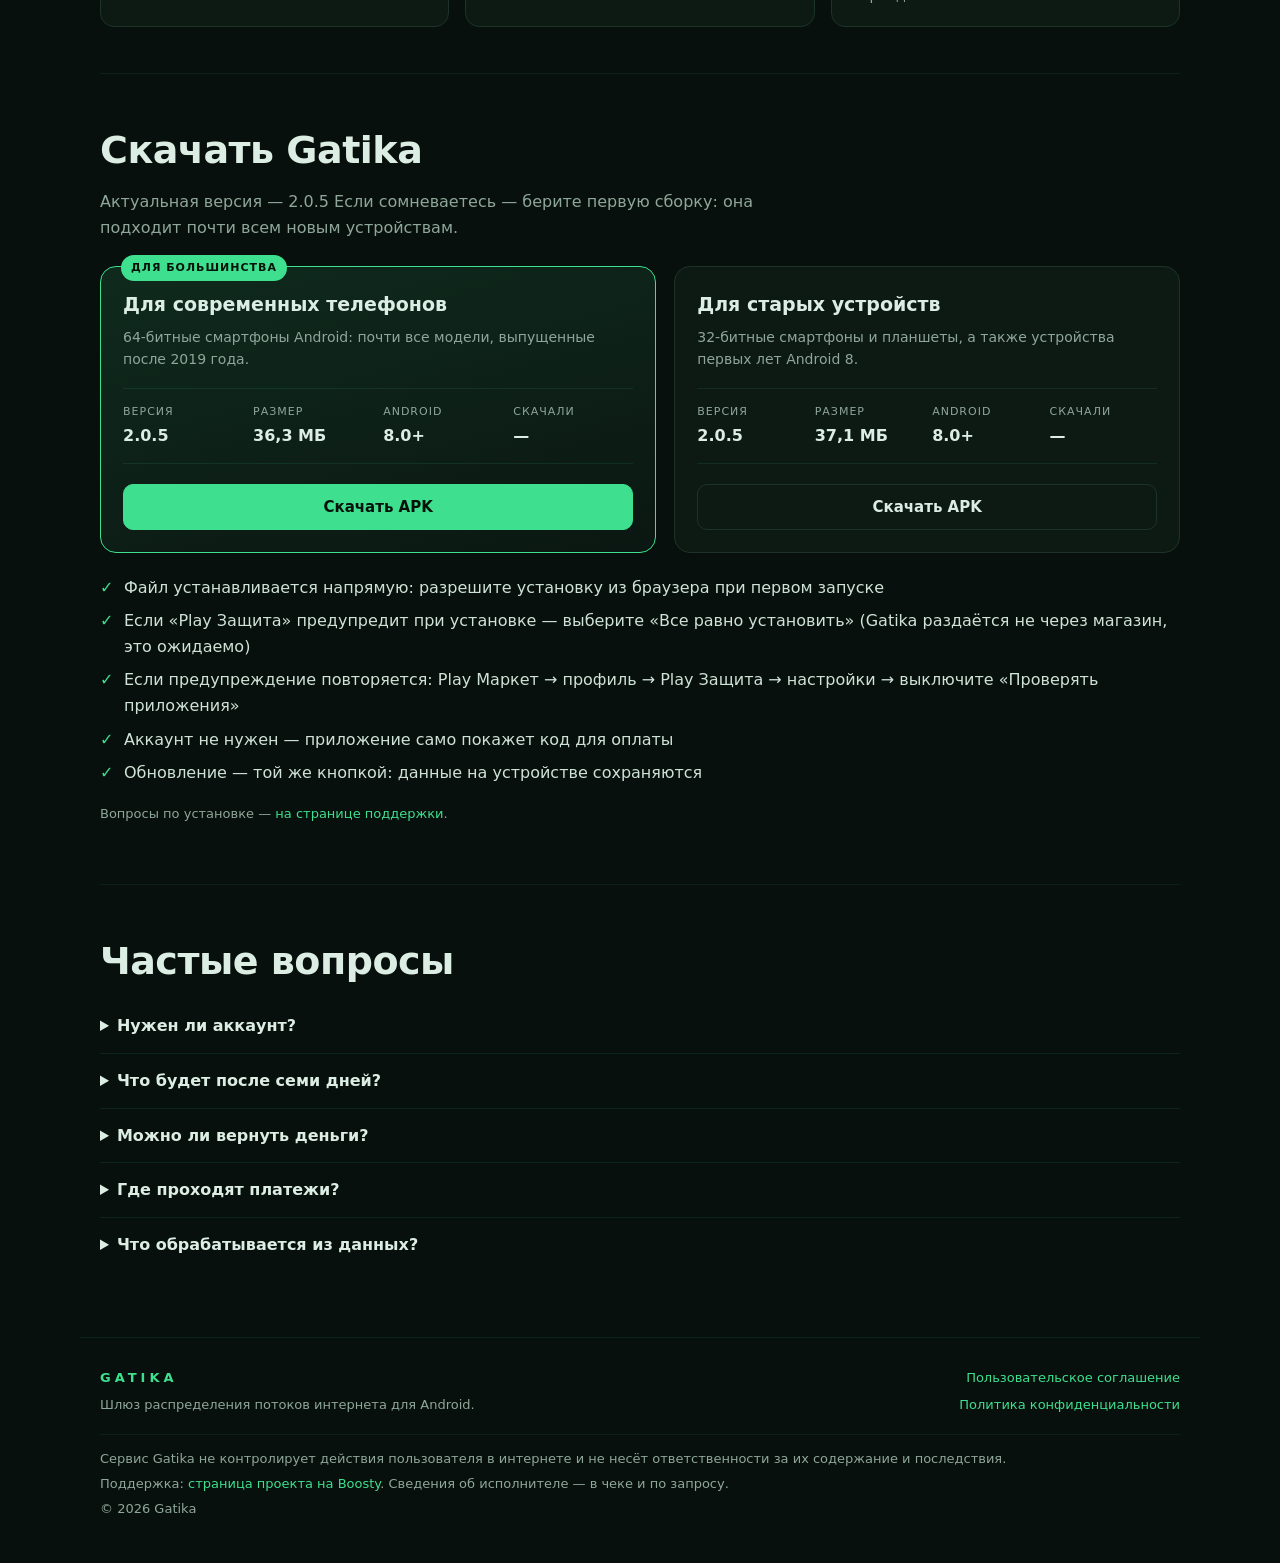
==== commit 30165c5a: "Релиз 2.0.5: версия и ссылки на APK" ====
--- a/index.html
+++ b/index.html
@@ -160,30 +160,30 @@
 
   <section id="download" class="section">
     <h2>Скачать Gatika</h2>
-    <p class="sub">Актуальная версия — 2.0.4 Если сомневаетесь — берите первую сборку: она подходит почти всем новым устройствам.</p>
+    <p class="sub">Актуальная версия — 2.0.5 Если сомневаетесь — берите первую сборку: она подходит почти всем новым устройствам.</p>
     <div class="dl-grid">
       <article class="dl-card featured">
         <span class="badge">для большинства</span>
         <h3>Для современных телефонов</h3>
         <p class="dl-desc">64-битные смартфоны Android: почти все модели, выпущенные после 2019 года.</p>
         <div class="dl-meta">
-          <div><span>Версия</span><b>2.0.4</b></div>
-          <div><span>Размер</span><b>35,9 МБ</b></div>
+          <div><span>Версия</span><b>2.0.5</b></div>
+          <div><span>Размер</span><b>36,3 МБ</b></div>
           <div><span>Android</span><b>8.0+</b></div>
           <div><span>Скачали</span><b data-count="arm64">—</b></div>
         </div>
-        <a class="btn block" data-arch="arm64" href="https://github.com/LeksLuter/Gatika/releases/download/v2.0.4/gatika-2.0.4-arm64.apk">Скачать APK</a>
+        <a class="btn block" data-arch="arm64" href="https://github.com/LeksLuter/Gatika/releases/download/v2.0.5/gatika-2.0.5-arm64.apk">Скачать APK</a>
       </article>
       <article class="dl-card">
         <h3>Для старых устройств</h3>
         <p class="dl-desc">32-битные смартфоны и планшеты, а также устройства первых лет Android&nbsp;8.</p>
         <div class="dl-meta">
-          <div><span>Версия</span><b>2.0.4</b></div>
-          <div><span>Размер</span><b>36,7 МБ</b></div>
+          <div><span>Версия</span><b>2.0.5</b></div>
+          <div><span>Размер</span><b>37,1 МБ</b></div>
           <div><span>Android</span><b>8.0+</b></div>
           <div><span>Скачали</span><b data-count="armv7">—</b></div>
         </div>
-        <a class="btn ghost block" data-arch="armv7" href="https://github.com/LeksLuter/Gatika/releases/download/v2.0.4/gatika-2.0.4-armv7.apk">Скачать APK</a>
+        <a class="btn ghost block" data-arch="armv7" href="https://github.com/LeksLuter/Gatika/releases/download/v2.0.5/gatika-2.0.5-armv7.apk">Скачать APK</a>
       </article>
     </div>
     <ul class="checks dl-facts">
